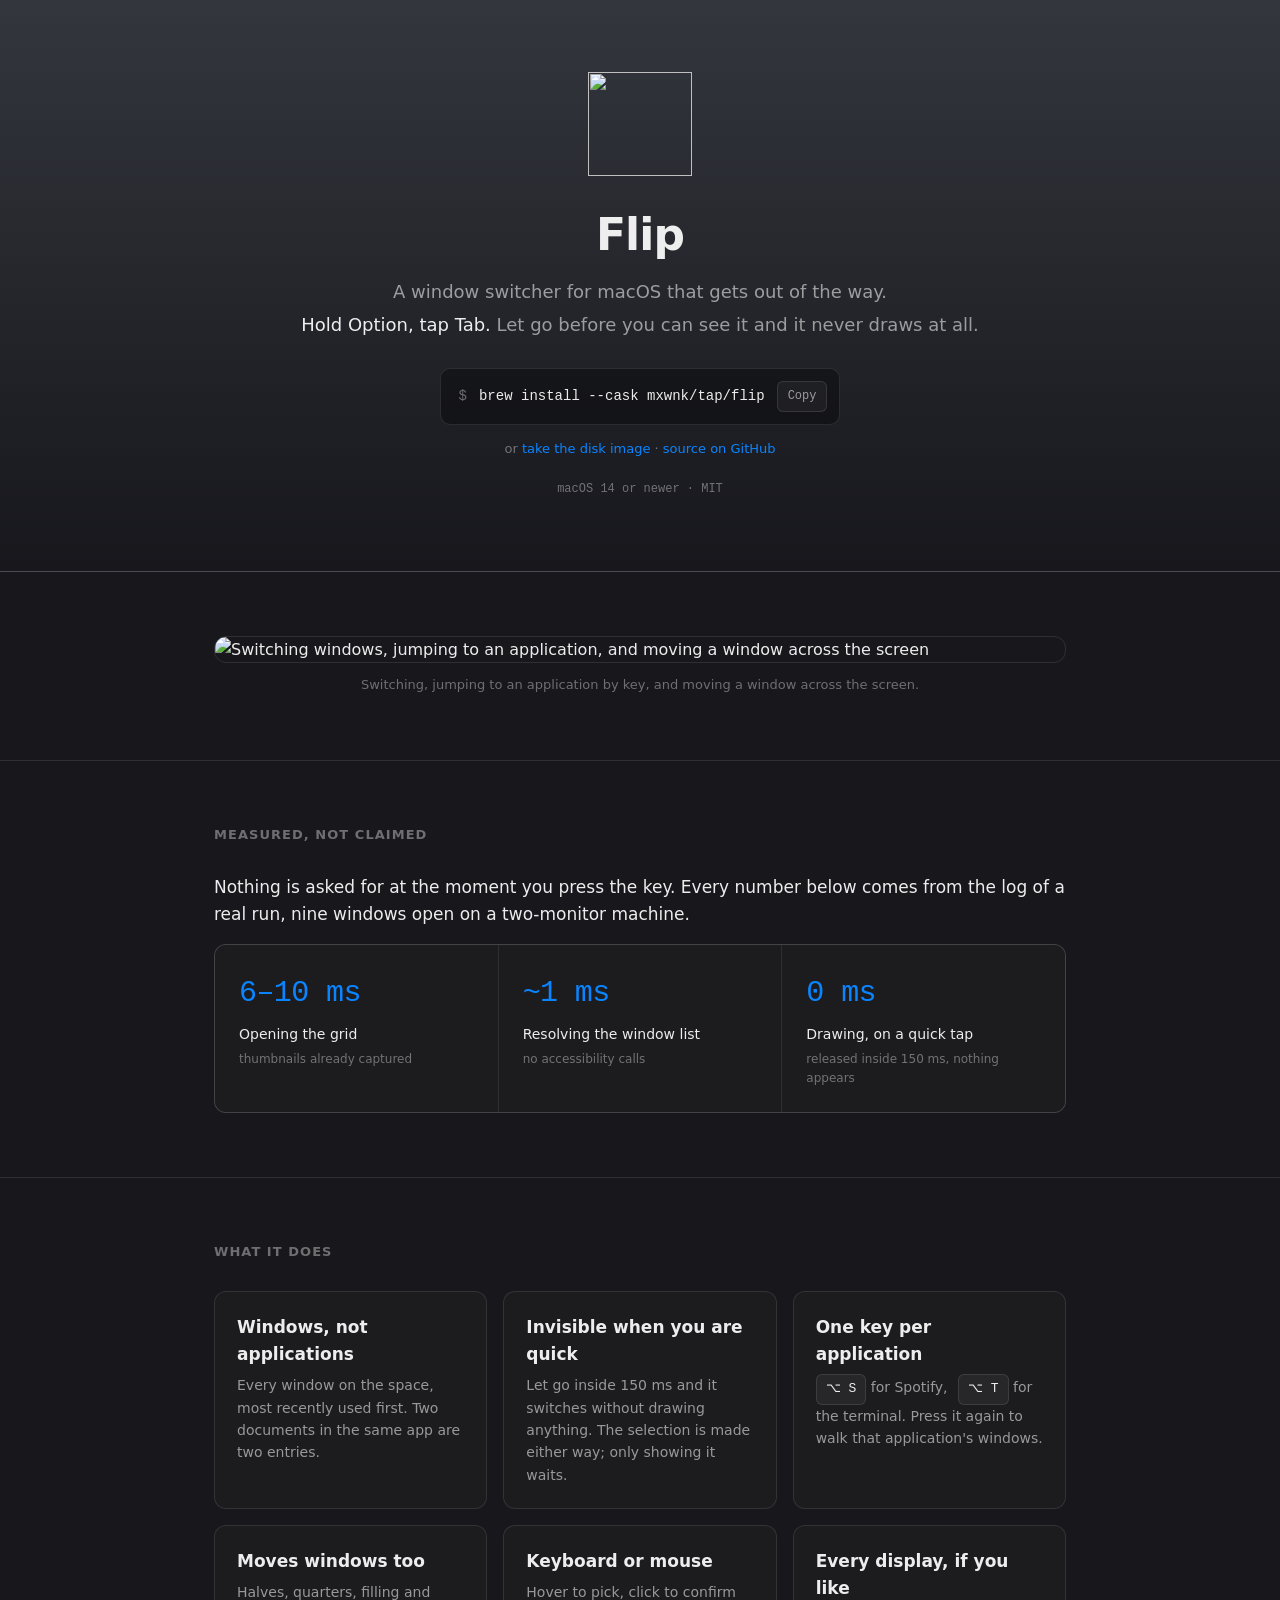
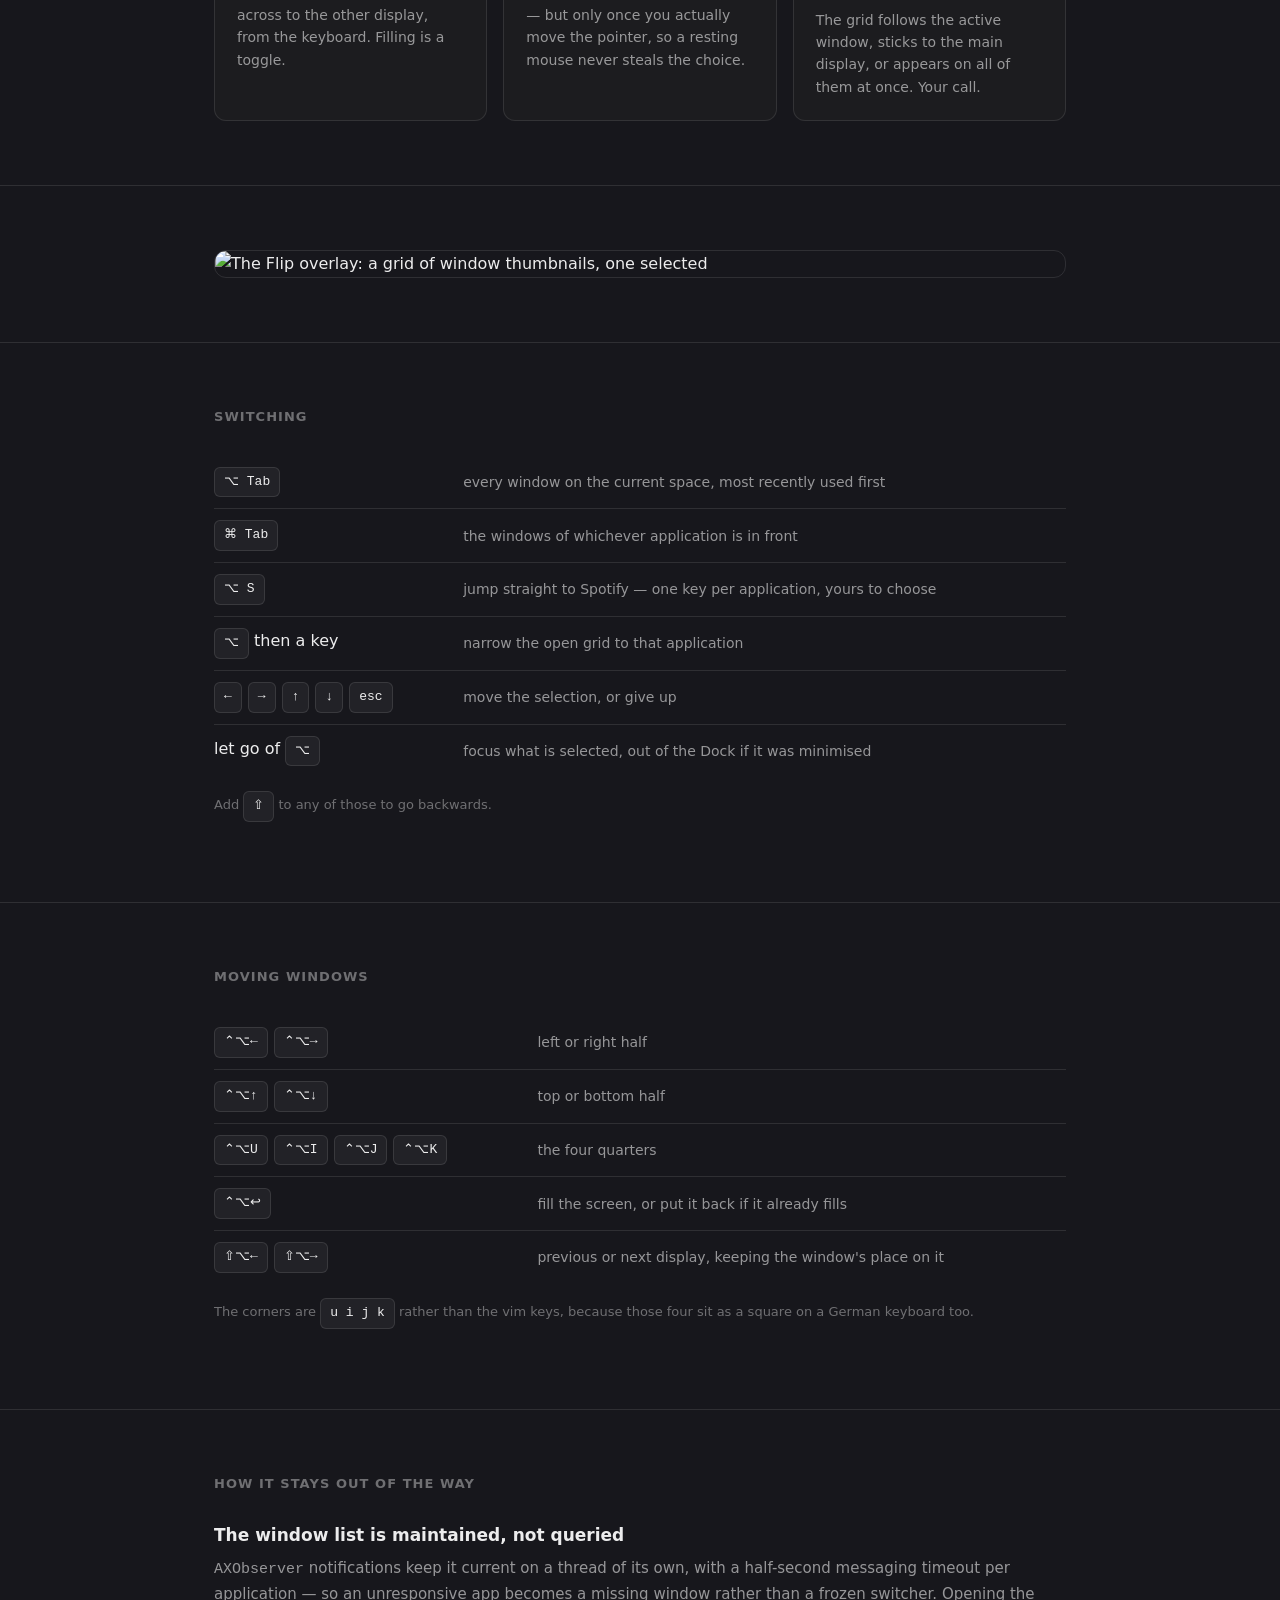
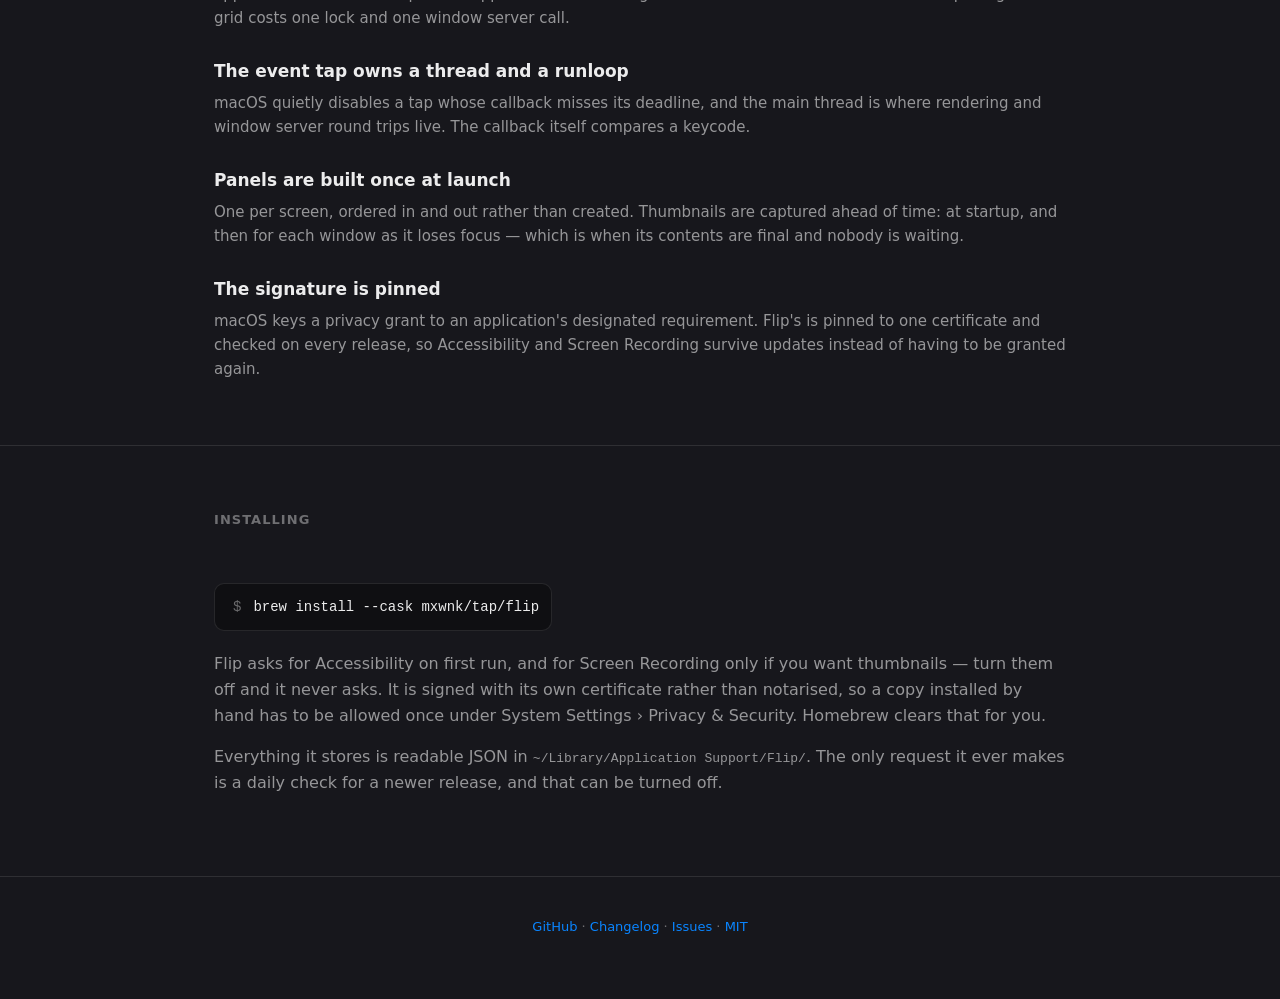
==== site/index.html @ 7e4cb60f "docs: add a site explaining what Flip does" ====
<!DOCTYPE html>
<html lang="en">
<head>
<meta charset="utf-8">
<meta name="viewport" content="width=device-width, initial-scale=1">
<title>Flip — a window switcher for macOS that gets out of the way</title>
<meta name="description" content="Hold Option, tap Tab. Let go before you can see it and it never draws at all. A fast, native window switcher for macOS.">
<meta property="og:title" content="Flip">
<meta property="og:description" content="A window switcher for macOS that gets out of the way.">
<meta property="og:image" content="https://mxwnk.github.io/flip/overlay.png">
<meta name="twitter:card" content="summary_large_image">
<link rel="icon" href="icon.png">
<link rel="stylesheet" href="style.css">
</head>
<body>

<header>
  <div class="wrap">
    <img class="icon" src="icon.png" alt="">
    <h1>Flip</h1>
    <p class="tagline">A window switcher for macOS that gets out of the way.</p>
    <p class="tagline"><strong>Hold Option, tap Tab.</strong> Let go before you can see it and it never draws at all.</p>

    <div class="install">
      <span class="prompt">$</span>
      <code id="command">brew install --cask mxwnk/tap/flip</code>
      <button class="copy" id="copy" type="button">Copy</button>
    </div>

    <p class="secondary">
      or <a id="download" href="https://github.com/mxwnk/flip/releases/latest">take the disk image</a>
      · <a href="https://github.com/mxwnk/flip">source on GitHub</a>
    </p>
    <p class="version" id="version">macOS 14 or newer · MIT</p>
  </div>
</header>

<section>
  <div class="wrap">
    <figure>
      <img src="demo.gif" alt="Switching windows, jumping to an application, and moving a window across the screen">
      <figcaption>Switching, jumping to an application by key, and moving a window across the screen.</figcaption>
    </figure>
  </div>
</section>

<section>
  <div class="wrap">
    <h2>Measured, not claimed</h2>
    <p class="lead">Nothing is asked for at the moment you press the key. Every number
      below comes from the log of a real run, nine windows open on a two-monitor
      machine.</p>
    <div class="stats">
      <div class="stat">
        <div class="value">6–10 ms</div>
        <div class="what">Opening the grid</div>
        <div class="note">thumbnails already captured</div>
      </div>
      <div class="stat">
        <div class="value">~1 ms</div>
        <div class="what">Resolving the window list</div>
        <div class="note">no accessibility calls</div>
      </div>
      <div class="stat">
        <div class="value">0 ms</div>
        <div class="what">Drawing, on a quick tap</div>
        <div class="note">released inside 150 ms, nothing appears</div>
      </div>
    </div>
  </div>
</section>

<section>
  <div class="wrap">
    <h2>What it does</h2>
    <div class="cards">
      <div class="card">
        <h3>Windows, not applications</h3>
        <p>Every window on the space, most recently used first. Two documents in
          the same app are two entries.</p>
      </div>
      <div class="card">
        <h3>Invisible when you are quick</h3>
        <p>Let go inside 150 ms and it switches without drawing anything. The
          selection is made either way; only showing it waits.</p>
      </div>
      <div class="card">
        <h3>One key per application</h3>
        <p><kbd>⌥ S</kbd> for Spotify, <kbd>⌥ T</kbd> for the terminal. Press it
          again to walk that application's windows.</p>
      </div>
      <div class="card">
        <h3>Moves windows too</h3>
        <p>Halves, quarters, filling and across to the other display, from the
          keyboard. Filling is a toggle.</p>
      </div>
      <div class="card">
        <h3>Keyboard or mouse</h3>
        <p>Hover to pick, click to confirm — but only once you actually move the
          pointer, so a resting mouse never steals the choice.</p>
      </div>
      <div class="card">
        <h3>Every display, if you like</h3>
        <p>The grid follows the active window, sticks to the main display, or
          appears on all of them at once. Your call.</p>
      </div>
    </div>
  </div>
</section>

<section>
  <div class="wrap">
    <figure>
      <img src="overlay.png" alt="The Flip overlay: a grid of window thumbnails, one selected">
    </figure>
  </div>
</section>

<section>
  <div class="wrap">
    <h2>Switching</h2>
    <table class="keys">
      <tr><td><kbd>⌥ Tab</kbd></td><td>every window on the current space, most recently used first</td></tr>
      <tr><td><kbd>⌘ Tab</kbd></td><td>the windows of whichever application is in front</td></tr>
      <tr><td><kbd>⌥ S</kbd></td><td>jump straight to Spotify — one key per application, yours to choose</td></tr>
      <tr><td><kbd>⌥</kbd> then a key</td><td>narrow the open grid to that application</td></tr>
      <tr><td><kbd>←</kbd><kbd>→</kbd><kbd>↑</kbd><kbd>↓</kbd><kbd>esc</kbd></td><td>move the selection, or give up</td></tr>
      <tr><td>let go of <kbd>⌥</kbd></td><td>focus what is selected, out of the Dock if it was minimised</td></tr>
    </table>
    <p class="secondary">Add <kbd>⇧</kbd> to any of those to go backwards.</p>
  </div>
</section>

<section>
  <div class="wrap">
    <h2>Moving windows</h2>
    <table class="keys">
      <tr><td><kbd>⌃⌥←</kbd><kbd>⌃⌥→</kbd></td><td>left or right half</td></tr>
      <tr><td><kbd>⌃⌥↑</kbd><kbd>⌃⌥↓</kbd></td><td>top or bottom half</td></tr>
      <tr><td><kbd>⌃⌥U</kbd><kbd>⌃⌥I</kbd><kbd>⌃⌥J</kbd><kbd>⌃⌥K</kbd></td><td>the four quarters</td></tr>
      <tr><td><kbd>⌃⌥↩</kbd></td><td>fill the screen, or put it back if it already fills</td></tr>
      <tr><td><kbd>⇧⌥←</kbd><kbd>⇧⌥→</kbd></td><td>previous or next display, keeping the window's place on it</td></tr>
    </table>
    <p class="secondary">The corners are <kbd>u i j k</kbd> rather than the vim keys,
      because those four sit as a square on a German keyboard too.</p>
  </div>
</section>

<section>
  <div class="wrap">
    <h2>How it stays out of the way</h2>
    <div class="how">
      <div>
        <h3>The window list is maintained, not queried</h3>
        <p><code>AXObserver</code> notifications keep it current on a thread of its
          own, with a half-second messaging timeout per application — so an
          unresponsive app becomes a missing window rather than a frozen switcher.
          Opening the grid costs one lock and one window server call.</p>
      </div>
      <div>
        <h3>The event tap owns a thread and a runloop</h3>
        <p>macOS quietly disables a tap whose callback misses its deadline, and the
          main thread is where rendering and window server round trips live. The
          callback itself compares a keycode.</p>
      </div>
      <div>
        <h3>Panels are built once at launch</h3>
        <p>One per screen, ordered in and out rather than created. Thumbnails are
          captured ahead of time: at startup, and then for each window as it loses
          focus — which is when its contents are final and nobody is waiting.</p>
      </div>
      <div>
        <h3>The signature is pinned</h3>
        <p>macOS keys a privacy grant to an application's designated requirement.
          Flip's is pinned to one certificate and checked on every release, so
          Accessibility and Screen Recording survive updates instead of having to be
          granted again.</p>
      </div>
    </div>
  </div>
</section>

<section>
  <div class="wrap">
    <h2>Installing</h2>
    <div class="install">
      <span class="prompt">$</span>
      <code>brew install --cask mxwnk/tap/flip</code>
    </div>
    <p style="margin-top:20px">Flip asks for Accessibility on first run, and for
      Screen Recording only if you want thumbnails — turn them off and it never
      asks. It is signed with its own certificate rather than notarised, so a copy
      installed by hand has to be allowed once under System Settings › Privacy &amp;
      Security. Homebrew clears that for you.</p>
    <p>Everything it stores is readable JSON in
      <code>~/Library/Application&nbsp;Support/Flip/</code>. The only request it ever
      makes is a daily check for a newer release, and that can be turned off.</p>
  </div>
</section>

<footer>
  <div class="wrap">
    <a href="https://github.com/mxwnk/flip">GitHub</a> ·
    <a href="https://github.com/mxwnk/flip/blob/main/CHANGELOG.md">Changelog</a> ·
    <a href="https://github.com/mxwnk/flip/issues">Issues</a> ·
    <a href="https://github.com/mxwnk/flip/blob/main/LICENSE">MIT</a>
  </div>
</footer>

<script>
// The install line is the whole call to action, so copying it should not mean
// selecting text by hand.
const copy = document.getElementById("copy");
copy.addEventListener("click", async () => {
    await navigator.clipboard.writeText(document.getElementById("command").textContent);
    copy.textContent = "Copied";
    setTimeout(() => { copy.textContent = "Copy"; }, 1600);
});

// Asked of GitHub rather than written in, so the page cannot claim a version that
// is no longer the latest. It simply stays quiet if the request fails.
fetch("https://api.github.com/repos/mxwnk/flip/releases/latest")
    .then(response => response.ok ? response.json() : Promise.reject())
    .then(release => {
        const version = release.tag_name.replace(/^v/, "");
        document.getElementById("version").textContent =
            `${version} · macOS 14 or newer · MIT`;
        const asset = release.assets.find(a => a.name.endsWith(".dmg"));
        if (asset) document.getElementById("download").href = asset.browser_download_url;
    })
    .catch(() => {});
</script>

</body>
</html>
---- site/style.css ----
/* The palette is Theme.swift, converted: the page and the overlay are the same
   thing seen twice. */
:root {
    --plate-top: #33363d;
    --plate-bottom: #17171c;
    --panel: #1c1c1f;
    --tile: rgba(255, 255, 255, 0.05);
    --hairline: rgba(255, 255, 255, 0.1);
    --blue: #0a85ff;
    --ink: rgba(255, 255, 255, 0.92);
    --ink-dim: rgba(255, 255, 255, 0.55);
    --ink-faint: rgba(255, 255, 255, 0.38);
    --mono: ui-monospace, "SF Mono", Menlo, monospace;
    --sans: -apple-system, BlinkMacSystemFont, "Segoe UI", system-ui, sans-serif;
}

* { box-sizing: border-box; }

body {
    margin: 0;
    font-family: var(--sans);
    background: var(--plate-bottom);
    color: var(--ink);
    line-height: 1.6;
    -webkit-font-smoothing: antialiased;
}

a { color: var(--blue); text-decoration: none; }
a:hover { text-decoration: underline; }

.wrap { max-width: 900px; margin: 0 auto; padding: 0 24px; }

/* The same gradient the application icon is drawn with. */
header {
    background: linear-gradient(180deg, var(--plate-top) 0%, var(--plate-bottom) 100%);
    border-bottom: 1px solid var(--hairline);
    padding: 72px 0 56px;
    text-align: center;
}

header img.icon { width: 104px; height: 104px; }

h1 {
    font-size: 44px;
    font-weight: 600;
    margin: 16px 0 8px;
    letter-spacing: -0.02em;
}

.tagline { font-size: 18px; color: var(--ink-dim); margin: 0 0 4px; }
.tagline strong { color: var(--ink); font-weight: 500; }

.version {
    font-family: var(--mono);
    font-size: 12px;
    color: var(--ink-faint);
    margin-top: 20px;
}

/* The install line is the call to action; there is nothing to click but this. */
.install {
    display: inline-flex;
    align-items: center;
    gap: 12px;
    margin-top: 24px;
    padding: 12px 12px 12px 18px;
    background: rgba(0, 0, 0, 0.35);
    border: 1px solid var(--hairline);
    border-radius: 10px;
    font-family: var(--mono);
    font-size: 14px;
    text-align: left;
}

.install code { color: var(--ink); }
.install .prompt { color: var(--ink-faint); user-select: none; }

button.copy {
    font: inherit;
    font-size: 12px;
    color: var(--ink-dim);
    background: var(--tile);
    border: 1px solid var(--hairline);
    border-radius: 6px;
    padding: 5px 10px;
    cursor: pointer;
}

button.copy:hover { color: var(--ink); border-color: var(--blue); }

.secondary { margin-top: 14px; font-size: 13px; color: var(--ink-faint); }

section { padding: 64px 0; border-bottom: 1px solid var(--hairline); }

h2 {
    font-size: 13px;
    font-weight: 600;
    letter-spacing: 0.08em;
    text-transform: uppercase;
    color: var(--ink-faint);
    margin: 0 0 28px;
}

h3 { font-size: 17px; font-weight: 600; margin: 0 0 6px; }

p { margin: 0 0 16px; color: var(--ink-dim); }
p.lead { font-size: 17px; color: var(--ink); }

figure { margin: 0; }

figure img {
    width: 100%;
    border-radius: 12px;
    border: 1px solid var(--hairline);
    display: block;
}

figcaption {
    margin-top: 12px;
    font-size: 13px;
    color: var(--ink-faint);
    text-align: center;
}

/* Measurements are the thing no comparable page shows, so they get the room. */
.stats {
    display: grid;
    grid-template-columns: repeat(auto-fit, minmax(200px, 1fr));
    gap: 1px;
    background: var(--hairline);
    border: 1px solid var(--hairline);
    border-radius: 12px;
    overflow: hidden;
}

.stat { background: var(--panel); padding: 24px; }

.stat .value {
    font-family: var(--mono);
    font-size: 30px;
    color: var(--blue);
    letter-spacing: -0.02em;
}

.stat .what { font-size: 14px; color: var(--ink); margin-top: 6px; }
.stat .note { font-size: 12px; color: var(--ink-faint); margin-top: 4px; }

.cards {
    display: grid;
    grid-template-columns: repeat(auto-fit, minmax(260px, 1fr));
    gap: 16px;
}

.card {
    background: var(--panel);
    border: 1px solid var(--hairline);
    border-radius: 12px;
    padding: 22px;
}

.card p { margin: 0; font-size: 14px; }

/* Keys are drawn as keys — the same treatment the settings window gives them. */
.keys { width: 100%; border-collapse: collapse; }
.keys td { padding: 11px 0; border-bottom: 1px solid var(--hairline); vertical-align: middle; }
.keys tr:last-child td { border-bottom: none; }
.keys td:last-child { color: var(--ink-dim); font-size: 14px; padding-left: 24px; }

kbd {
    display: inline-block;
    font-family: var(--mono);
    font-size: 13px;
    color: var(--ink);
    background: var(--tile);
    border: 1px solid var(--hairline);
    border-radius: 6px;
    padding: 4px 9px;
    white-space: nowrap;
}

kbd + kbd { margin-left: 6px; }

.how { display: grid; gap: 28px; }
.how h3 { color: var(--ink); }
.how p { margin: 0; font-size: 15px; }

footer {
    padding: 40px 0 64px;
    text-align: center;
    font-size: 13px;
    color: var(--ink-faint);
}

@media (max-width: 620px) {
    header { padding: 48px 0 40px; }
    h1 { font-size: 34px; }
    .install { flex-direction: column; align-items: stretch; gap: 10px; }
    .keys td:last-child { padding-left: 12px; }
}
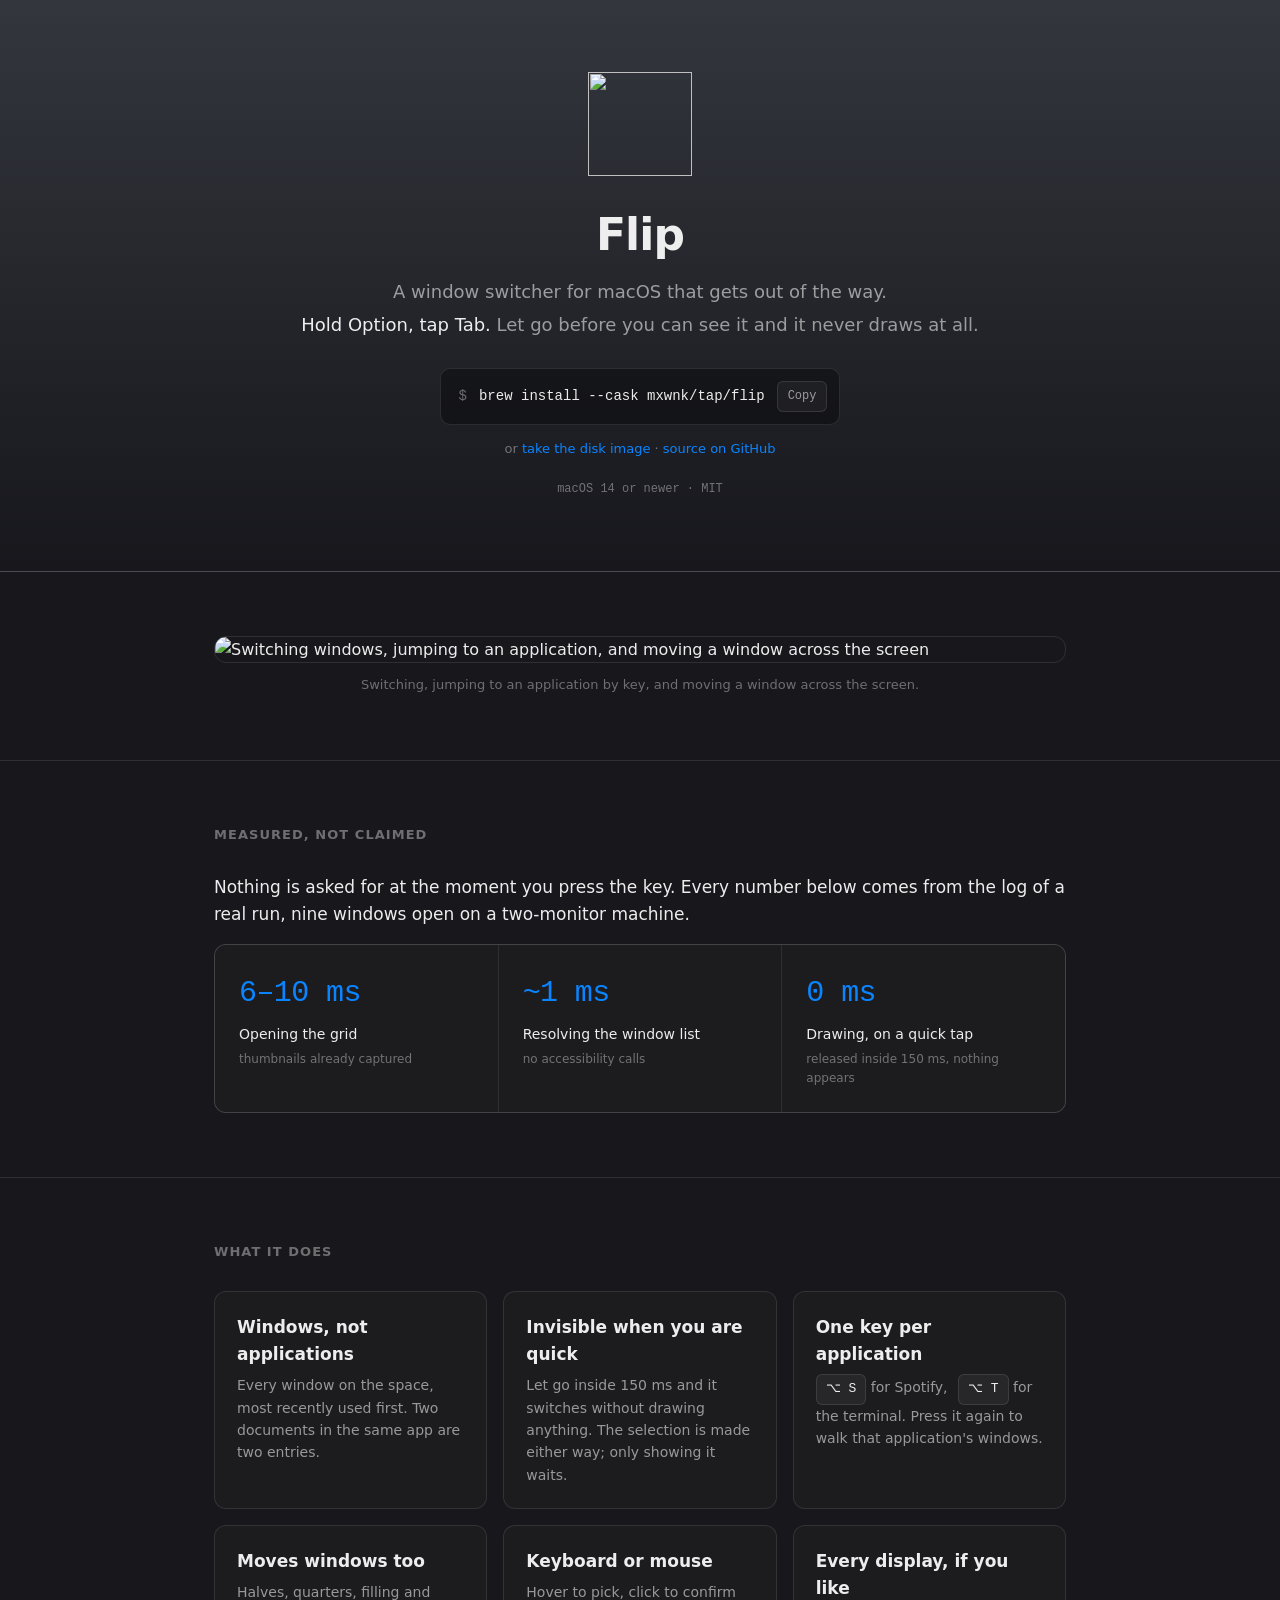
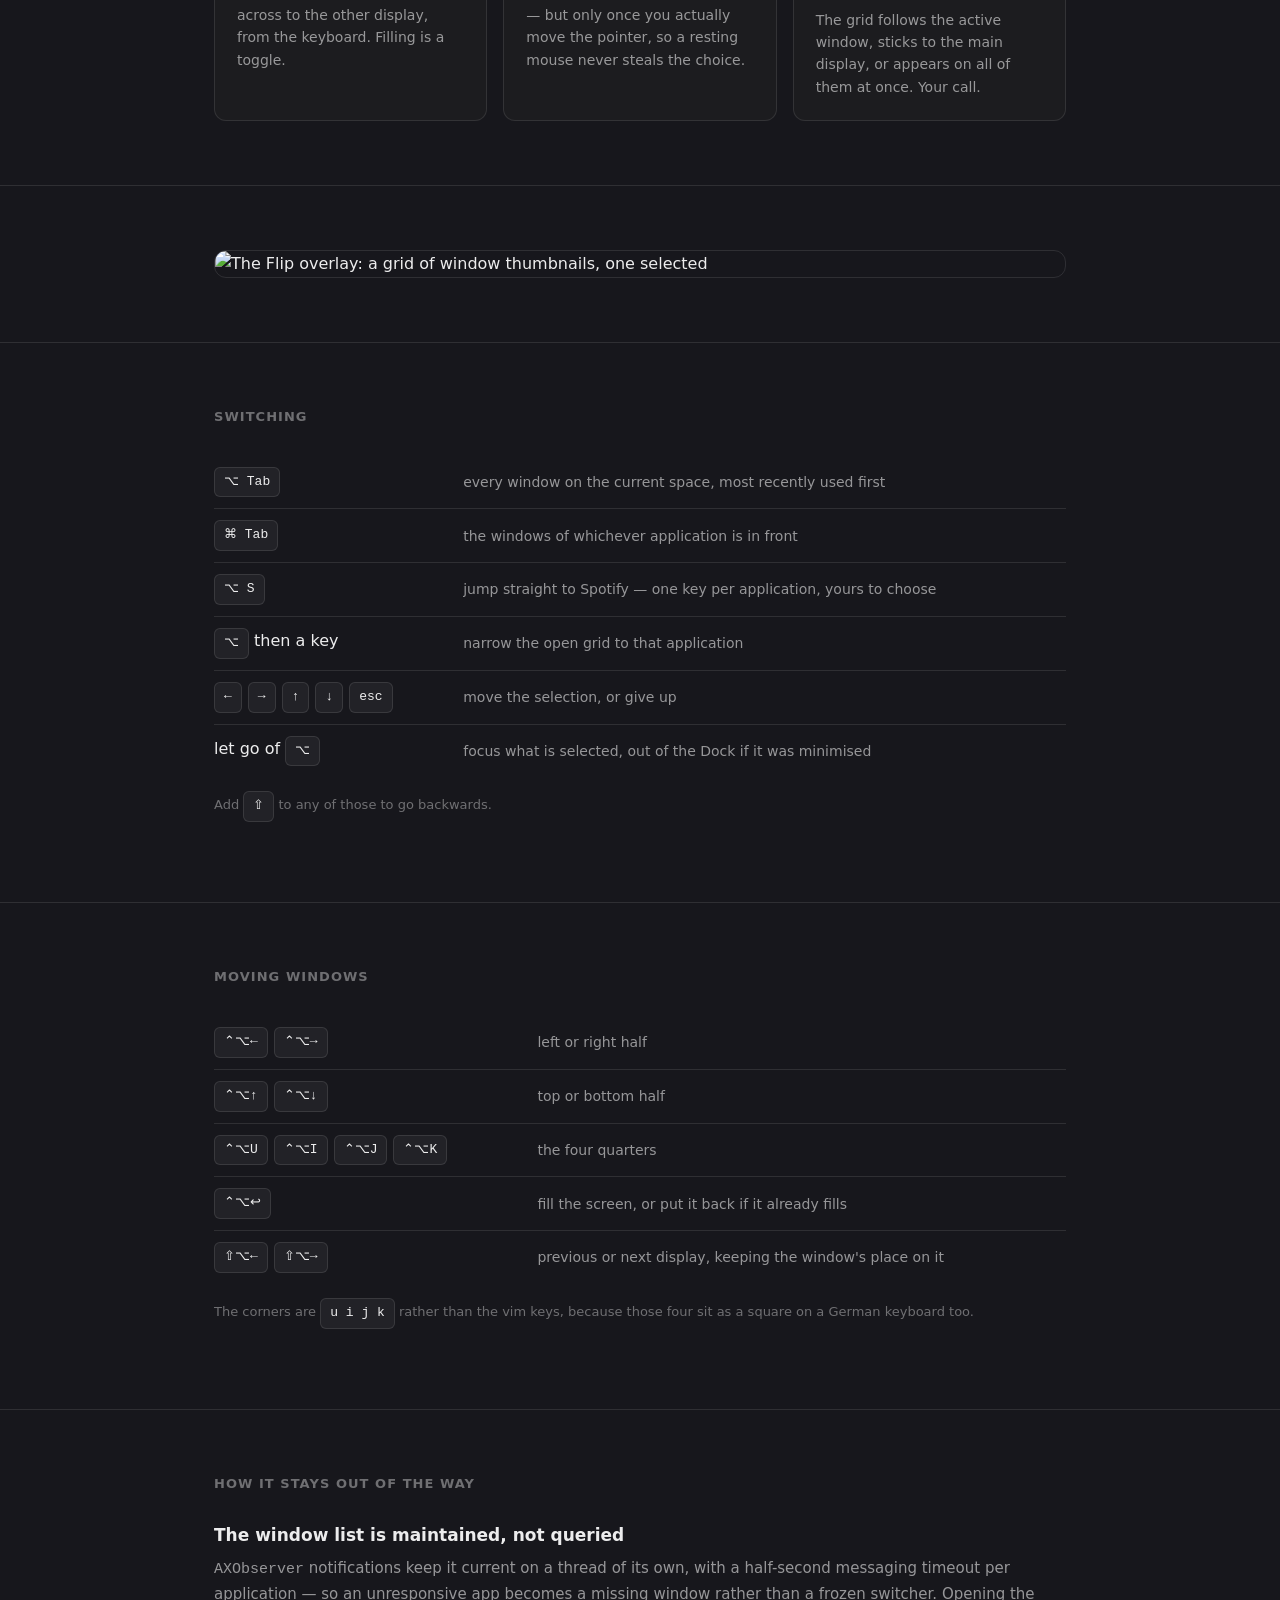
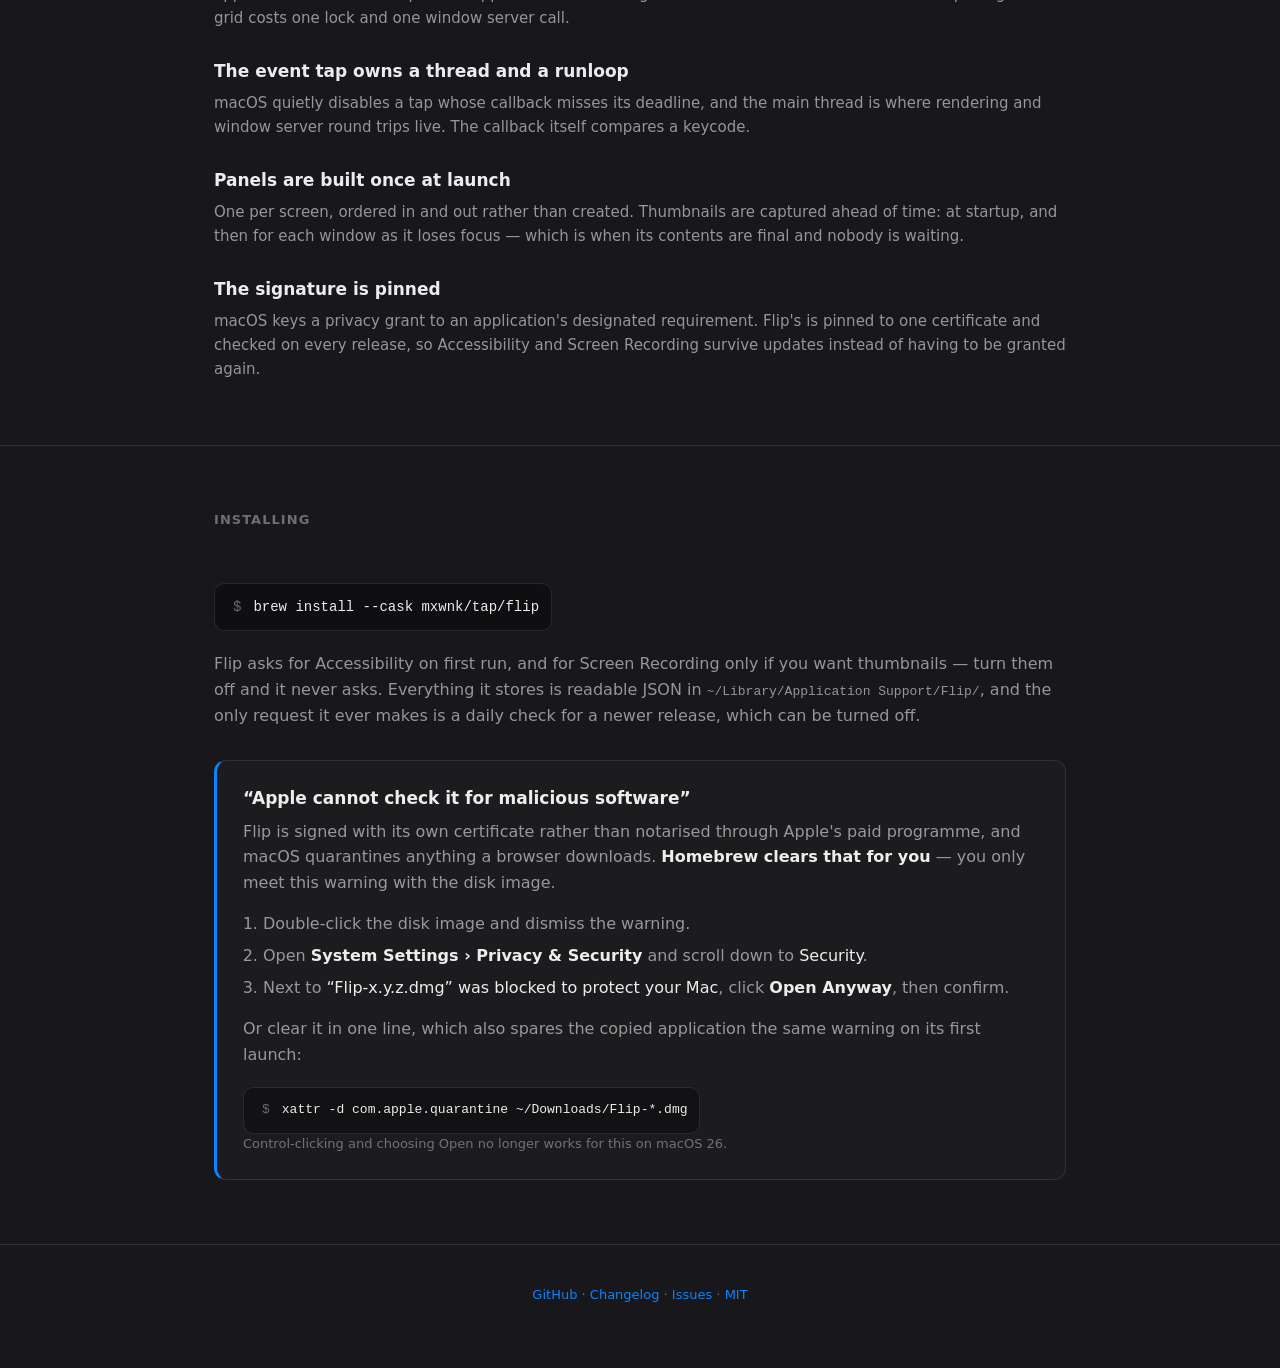
==== commit 8125e367: "docs: say what the Gatekeeper warning is and how to get past it" ====
--- a/site/index.html
+++ b/site/index.html
@@ -189,12 +189,29 @@
     </div>
     <p style="margin-top:20px">Flip asks for Accessibility on first run, and for
       Screen Recording only if you want thumbnails — turn them off and it never
-      asks. It is signed with its own certificate rather than notarised, so a copy
-      installed by hand has to be allowed once under System Settings › Privacy &amp;
-      Security. Homebrew clears that for you.</p>
-    <p>Everything it stores is readable JSON in
-      <code>~/Library/Application&nbsp;Support/Flip/</code>. The only request it ever
-      makes is a daily check for a newer release, and that can be turned off.</p>
+      asks. Everything it stores is readable JSON in
+      <code>~/Library/Application&nbsp;Support/Flip/</code>, and the only request it
+      ever makes is a daily check for a newer release, which can be turned off.</p>
+
+    <div class="notice">
+      <h3>“Apple cannot check it for malicious software”</h3>
+      <p>Flip is signed with its own certificate rather than notarised through
+        Apple's paid programme, and macOS quarantines anything a browser downloads.
+        <strong>Homebrew clears that for you</strong> — you only meet this warning
+        with the disk image.</p>
+      <ol>
+        <li>Double-click the disk image and dismiss the warning.</li>
+        <li>Open <strong>System Settings › Privacy &amp; Security</strong> and
+          scroll down to <em>Security</em>.</li>
+        <li>Next to <em>“Flip-x.y.z.dmg” was blocked to protect your Mac</em>, click
+          <strong>Open Anyway</strong>, then confirm.</li>
+      </ol>
+      <p>Or clear it in one line, which also spares the copied application the same
+        warning on its first launch:</p>
+      <div class="install"><span class="prompt">$</span><code>xattr -d com.apple.quarantine ~/Downloads/Flip-*.dmg</code></div>
+      <p class="fineprint">Control-clicking and choosing Open no longer works for
+        this on macOS 26.</p>
+    </div>
   </div>
 </section>
 
--- a/site/style.css
+++ b/site/style.css
@@ -184,6 +184,25 @@
 .how h3 { color: var(--ink); }
 .how p { margin: 0; font-size: 15px; }
 
+/* The one thing a first-time visitor may actually get stuck on, so it is set
+   apart rather than left as a sentence in a paragraph. */
+.notice {
+    margin-top: 32px;
+    padding: 24px 26px;
+    background: var(--panel);
+    border: 1px solid var(--hairline);
+    border-left: 3px solid var(--blue);
+    border-radius: 12px;
+}
+
+.notice h3 { margin-top: 0; }
+.notice p:last-child { margin-bottom: 0; }
+.notice .install { margin-top: 4px; font-size: 13px; }
+.notice ol { color: var(--ink-dim); padding-left: 20px; margin: 0 0 16px; }
+.notice li { margin-bottom: 6px; }
+.notice strong, .notice em { color: var(--ink); font-style: normal; }
+.fineprint { font-size: 13px; color: var(--ink-faint); }
+
 footer {
     padding: 40px 0 64px;
     text-align: center;
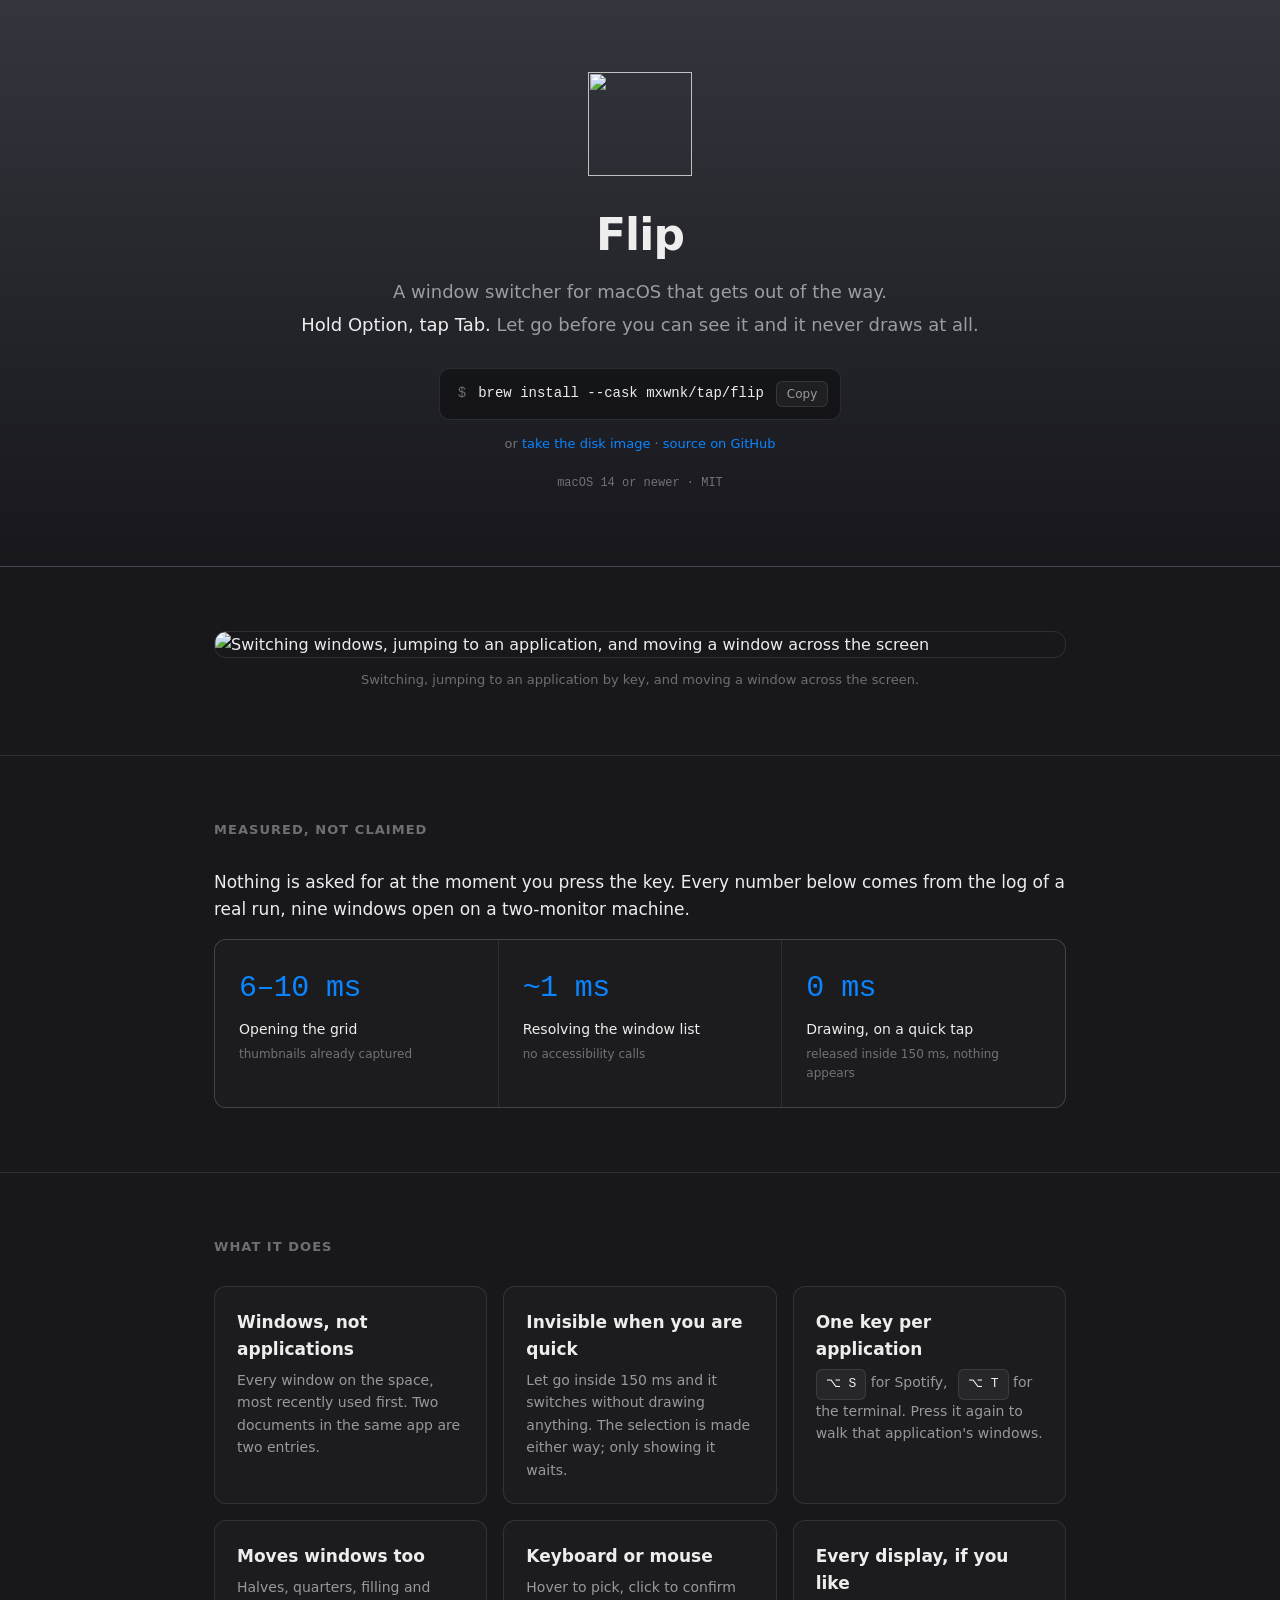
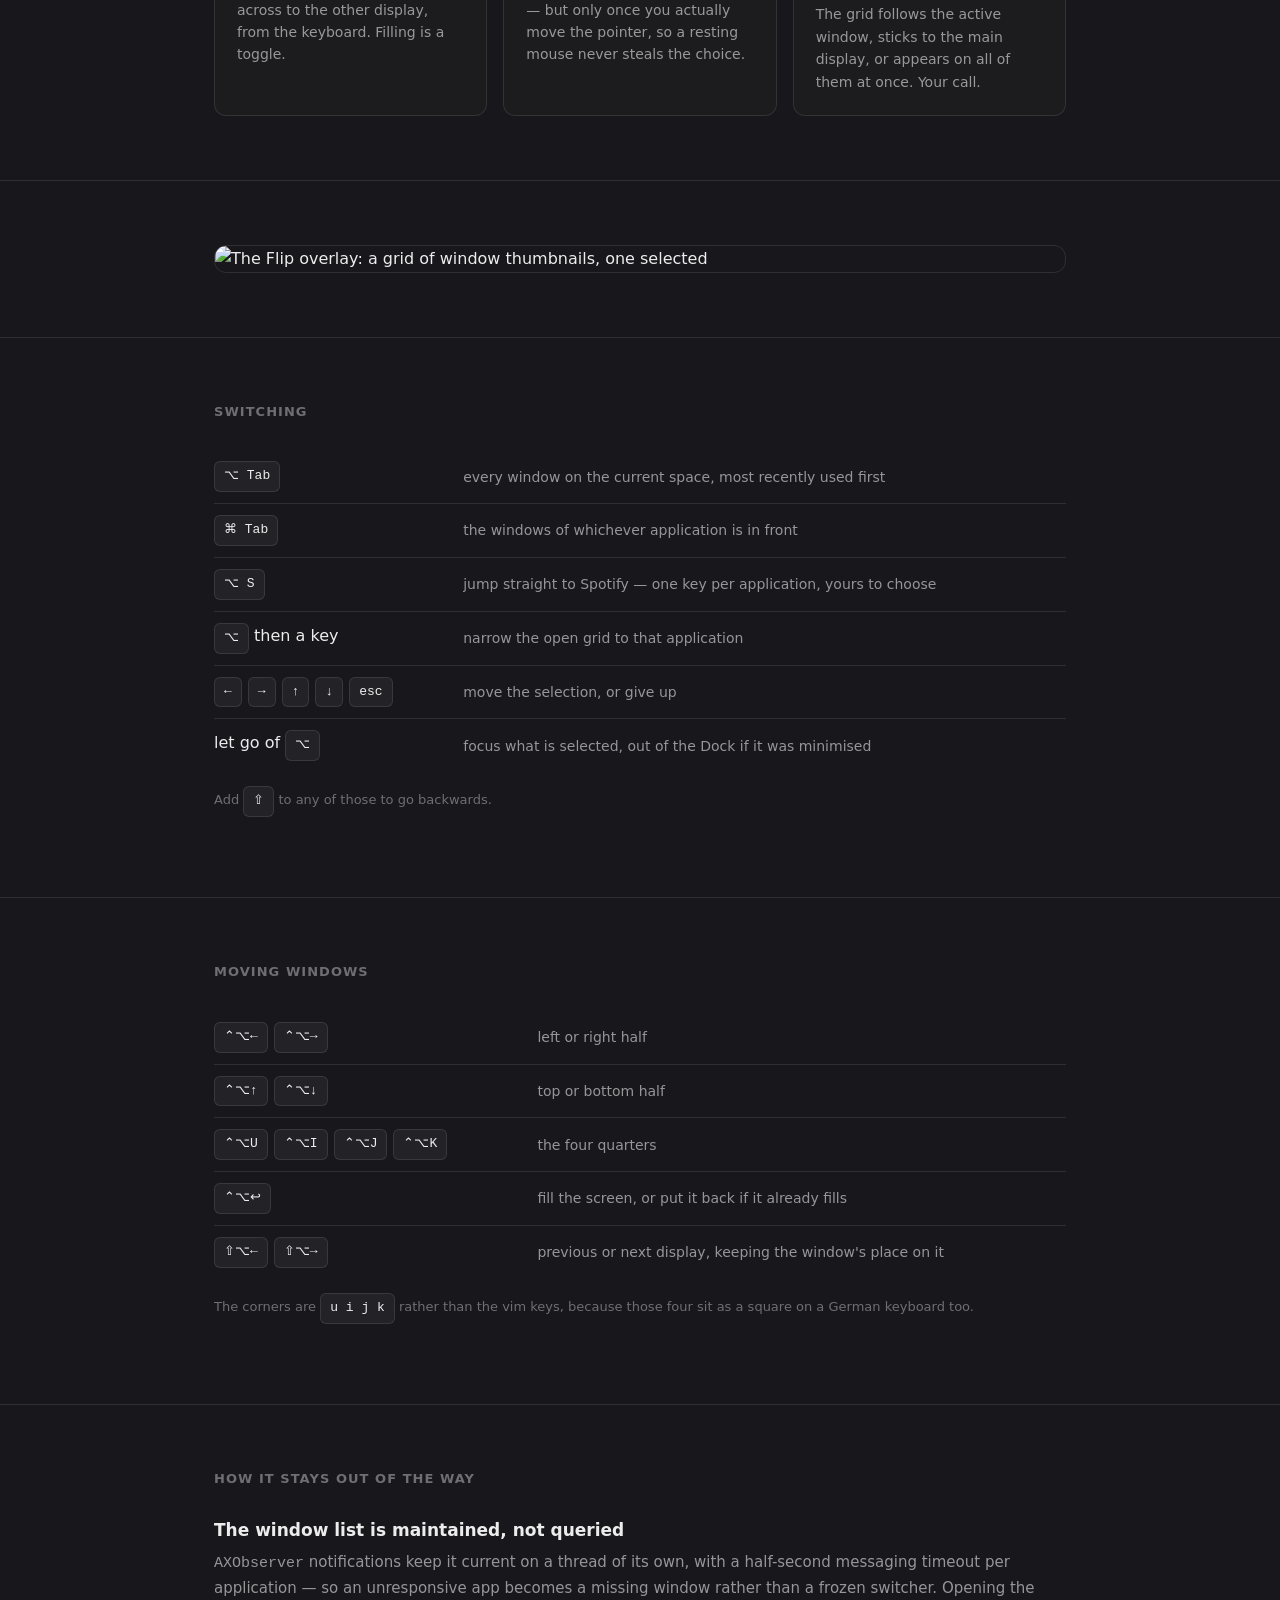
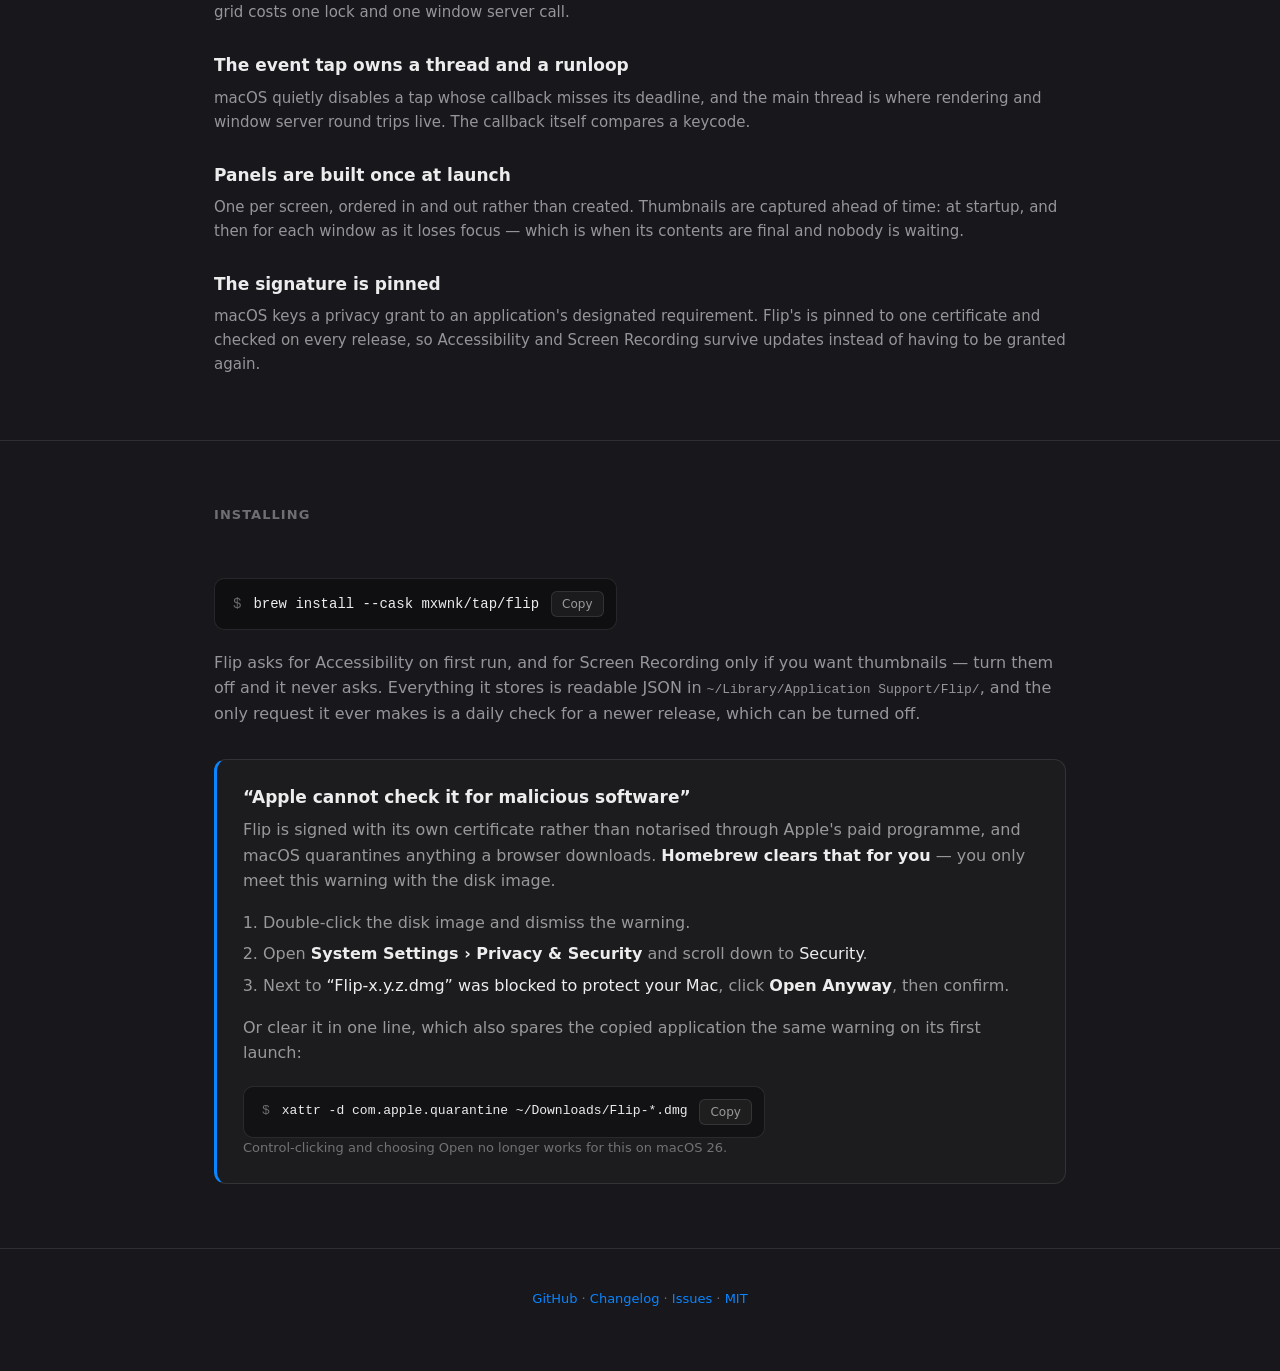
==== commit 2fb32502: "docs: a copy button on every command on the site" ====
--- a/site/index.html
+++ b/site/index.html
@@ -23,8 +23,7 @@
 
     <div class="install">
       <span class="prompt">$</span>
-      <code id="command">brew install --cask mxwnk/tap/flip</code>
-      <button class="copy" id="copy" type="button">Copy</button>
+      <code>brew install --cask mxwnk/tap/flip</code>
     </div>
 
     <p class="secondary">
@@ -225,14 +224,24 @@
 </footer>
 
 <script>
-// The install line is the whole call to action, so copying it should not mean
-// selecting text by hand.
-const copy = document.getElementById("copy");
-copy.addEventListener("click", async () => {
-    await navigator.clipboard.writeText(document.getElementById("command").textContent);
-    copy.textContent = "Copied";
-    setTimeout(() => { copy.textContent = "Copy"; }, 1600);
-});
+// Every command on the page gets a copy button, added here rather than written
+// into the markup: a button that does nothing without JavaScript is worse than no
+// button at all.
+for (const block of document.querySelectorAll(".install")) {
+    const command = block.querySelector("code");
+    if (!command || !navigator.clipboard) continue;
+
+    const button = document.createElement("button");
+    button.className = "copy";
+    button.type = "button";
+    button.textContent = "Copy";
+    button.addEventListener("click", async () => {
+        await navigator.clipboard.writeText(command.textContent);
+        button.textContent = "Copied";
+        setTimeout(() => { button.textContent = "Copy"; }, 1600);
+    });
+    block.appendChild(button);
+}
 
 // Asked of GitHub rather than written in, so the page cannot claim a version that
 // is no longer the latest. It simply stays quiet if the request fails.
--- a/site/style.css
+++ b/site/style.css
@@ -76,7 +76,10 @@
 .install .prompt { color: var(--ink-faint); user-select: none; }
 
 button.copy {
-    font: inherit;
+    font-family: var(--sans);
+    /* Pushed to the right edge so the buttons line up whatever the command's
+       length, rather than trailing each one at a different place. */
+    margin-left: auto;
     font-size: 12px;
     color: var(--ink-dim);
     background: var(--tile);
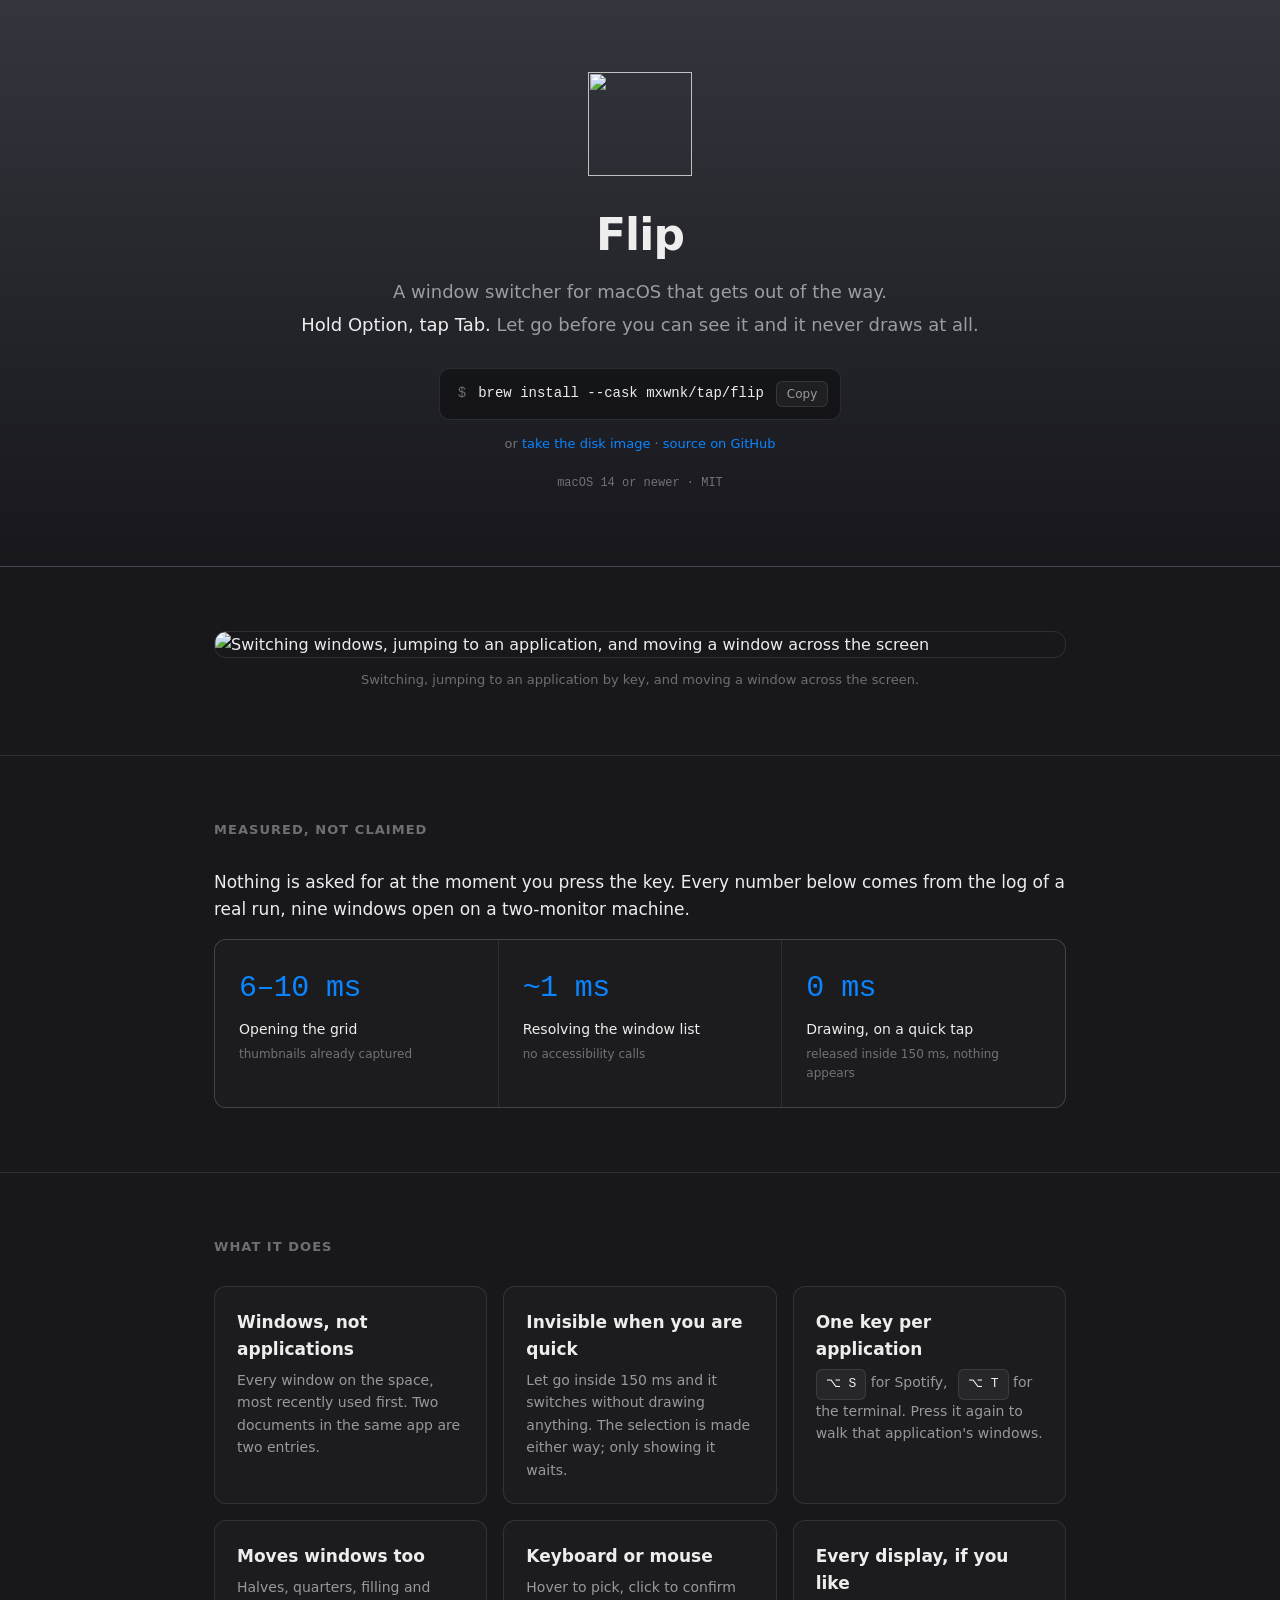
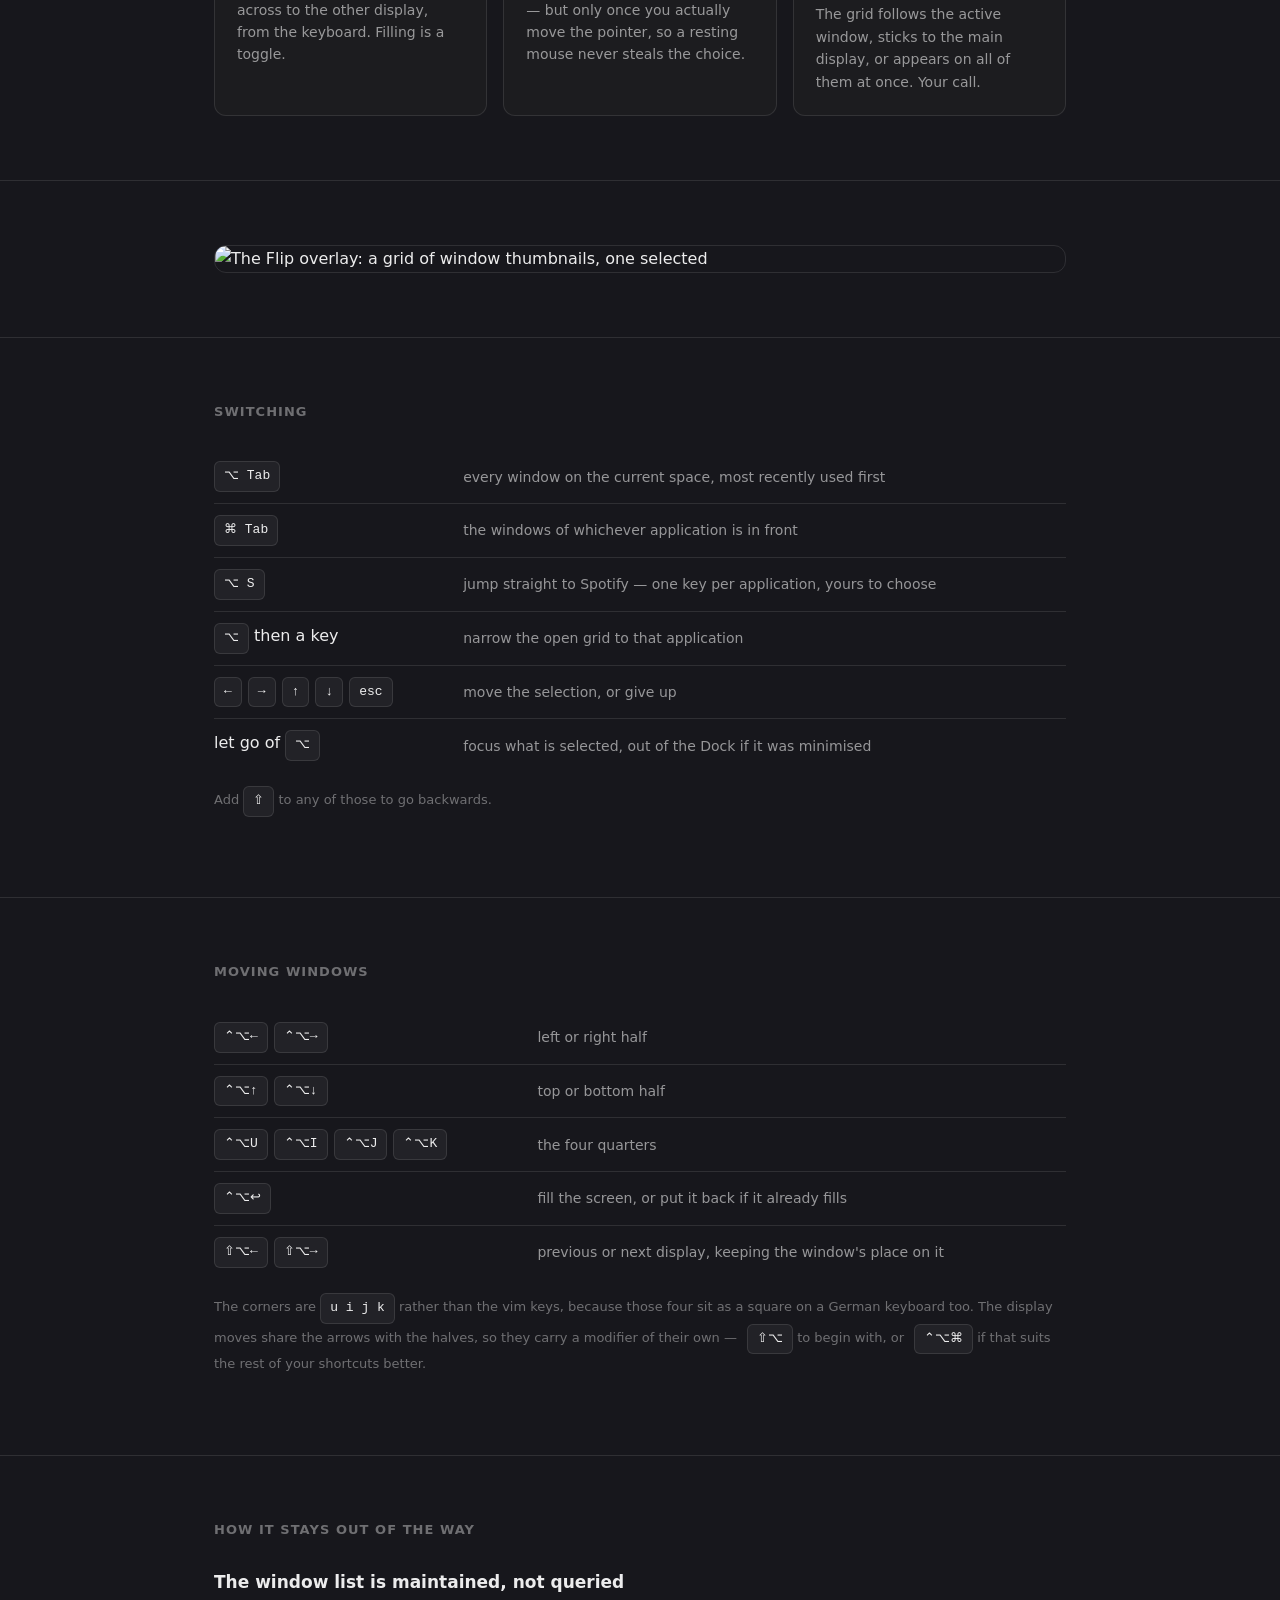
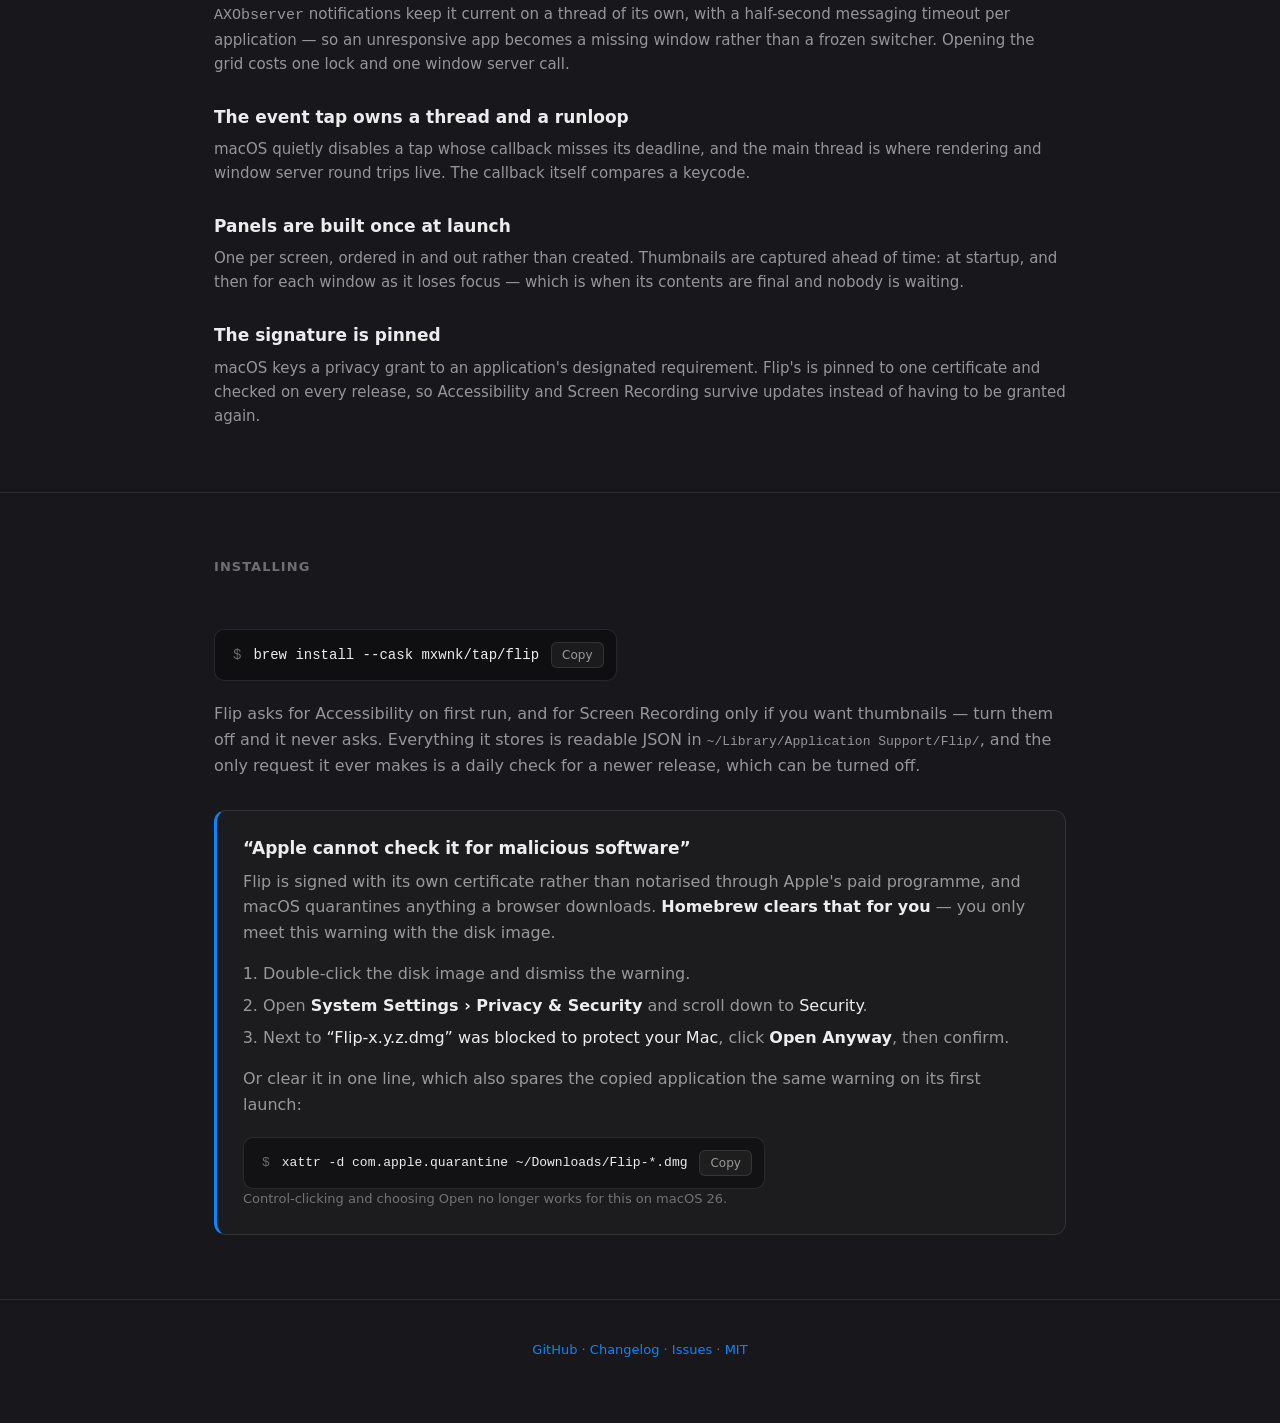
==== commit d3a29860: "feat: choose the modifier that moves a window to another display" ====
--- a/site/index.html
+++ b/site/index.html
@@ -141,7 +141,10 @@
       <tr><td><kbd>⇧⌥←</kbd><kbd>⇧⌥→</kbd></td><td>previous or next display, keeping the window's place on it</td></tr>
     </table>
     <p class="secondary">The corners are <kbd>u i j k</kbd> rather than the vim keys,
-      because those four sit as a square on a German keyboard too.</p>
+      because those four sit as a square on a German keyboard too. The display moves
+      share the arrows with the halves, so they carry a modifier of their own —
+      <kbd>⇧⌥</kbd> to begin with, or <kbd>⌃⌥⌘</kbd> if that suits the rest of your
+      shortcuts better.</p>
   </div>
 </section>
 
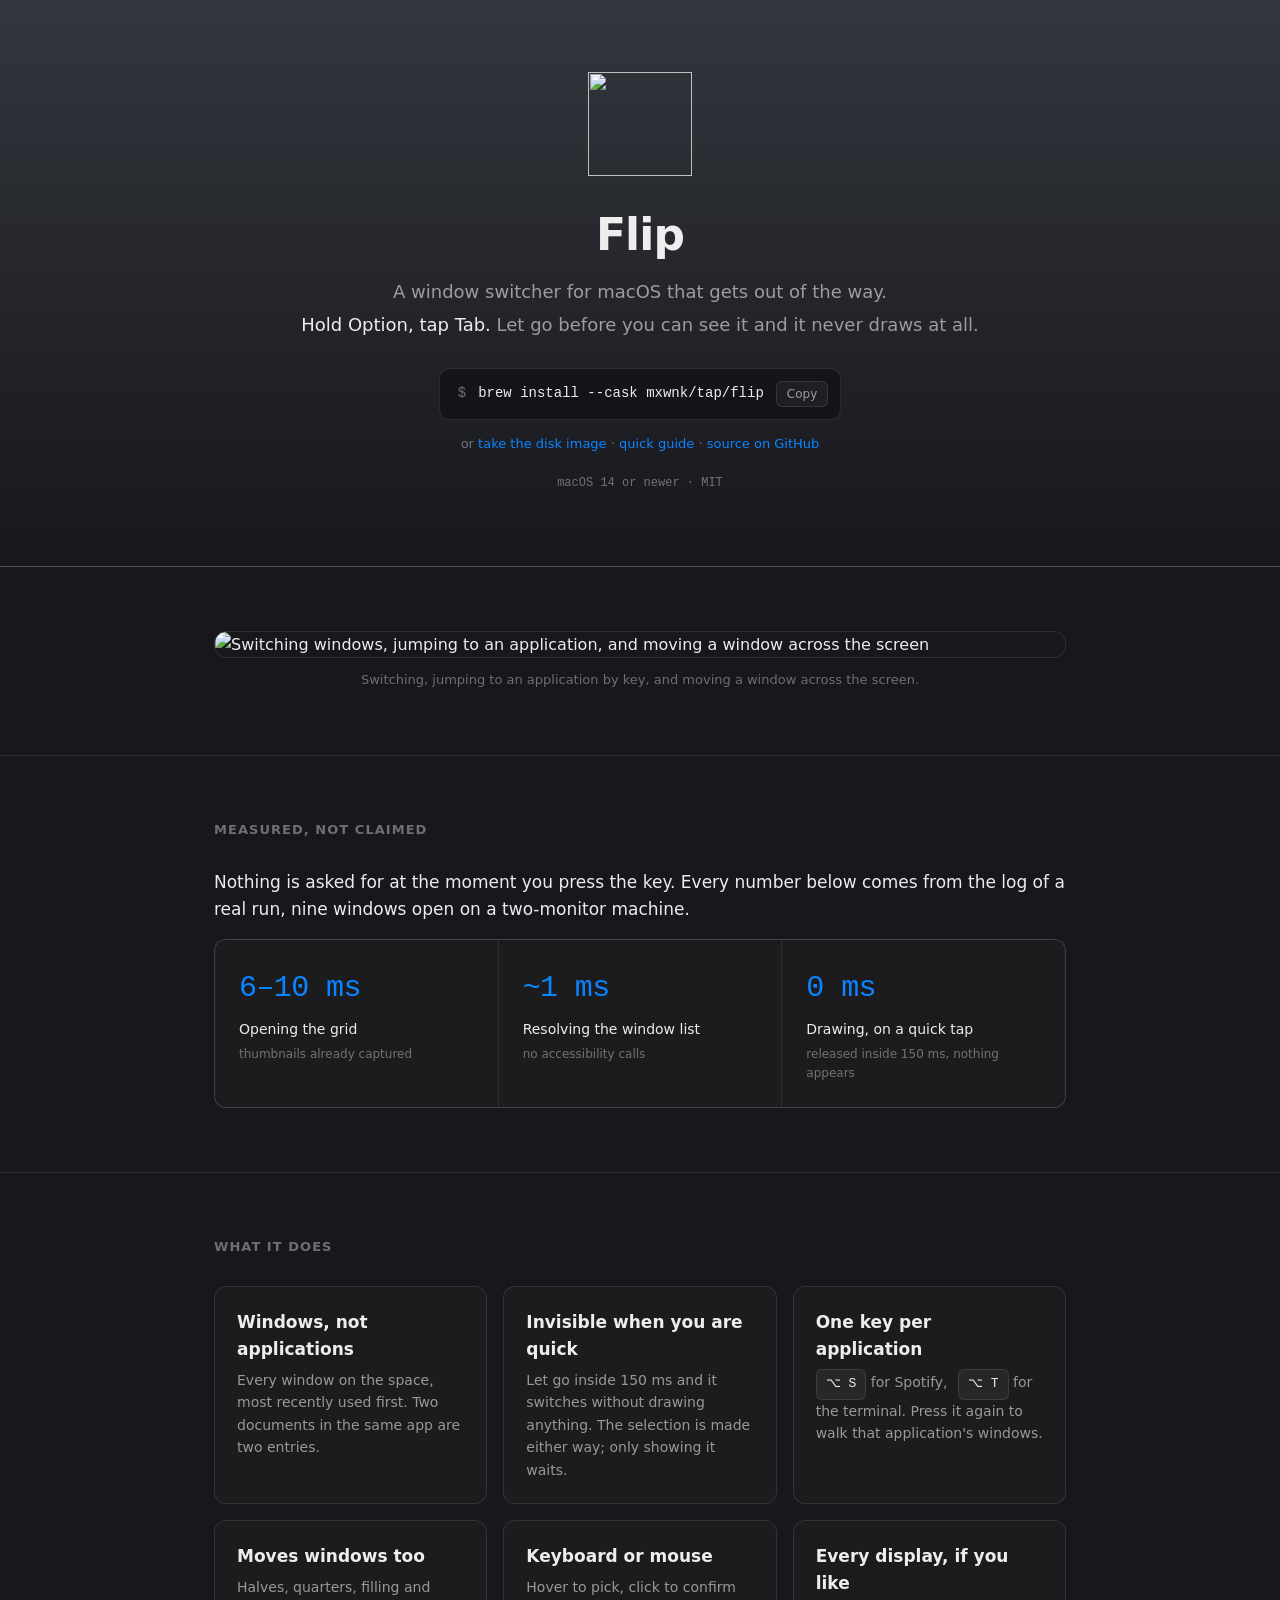
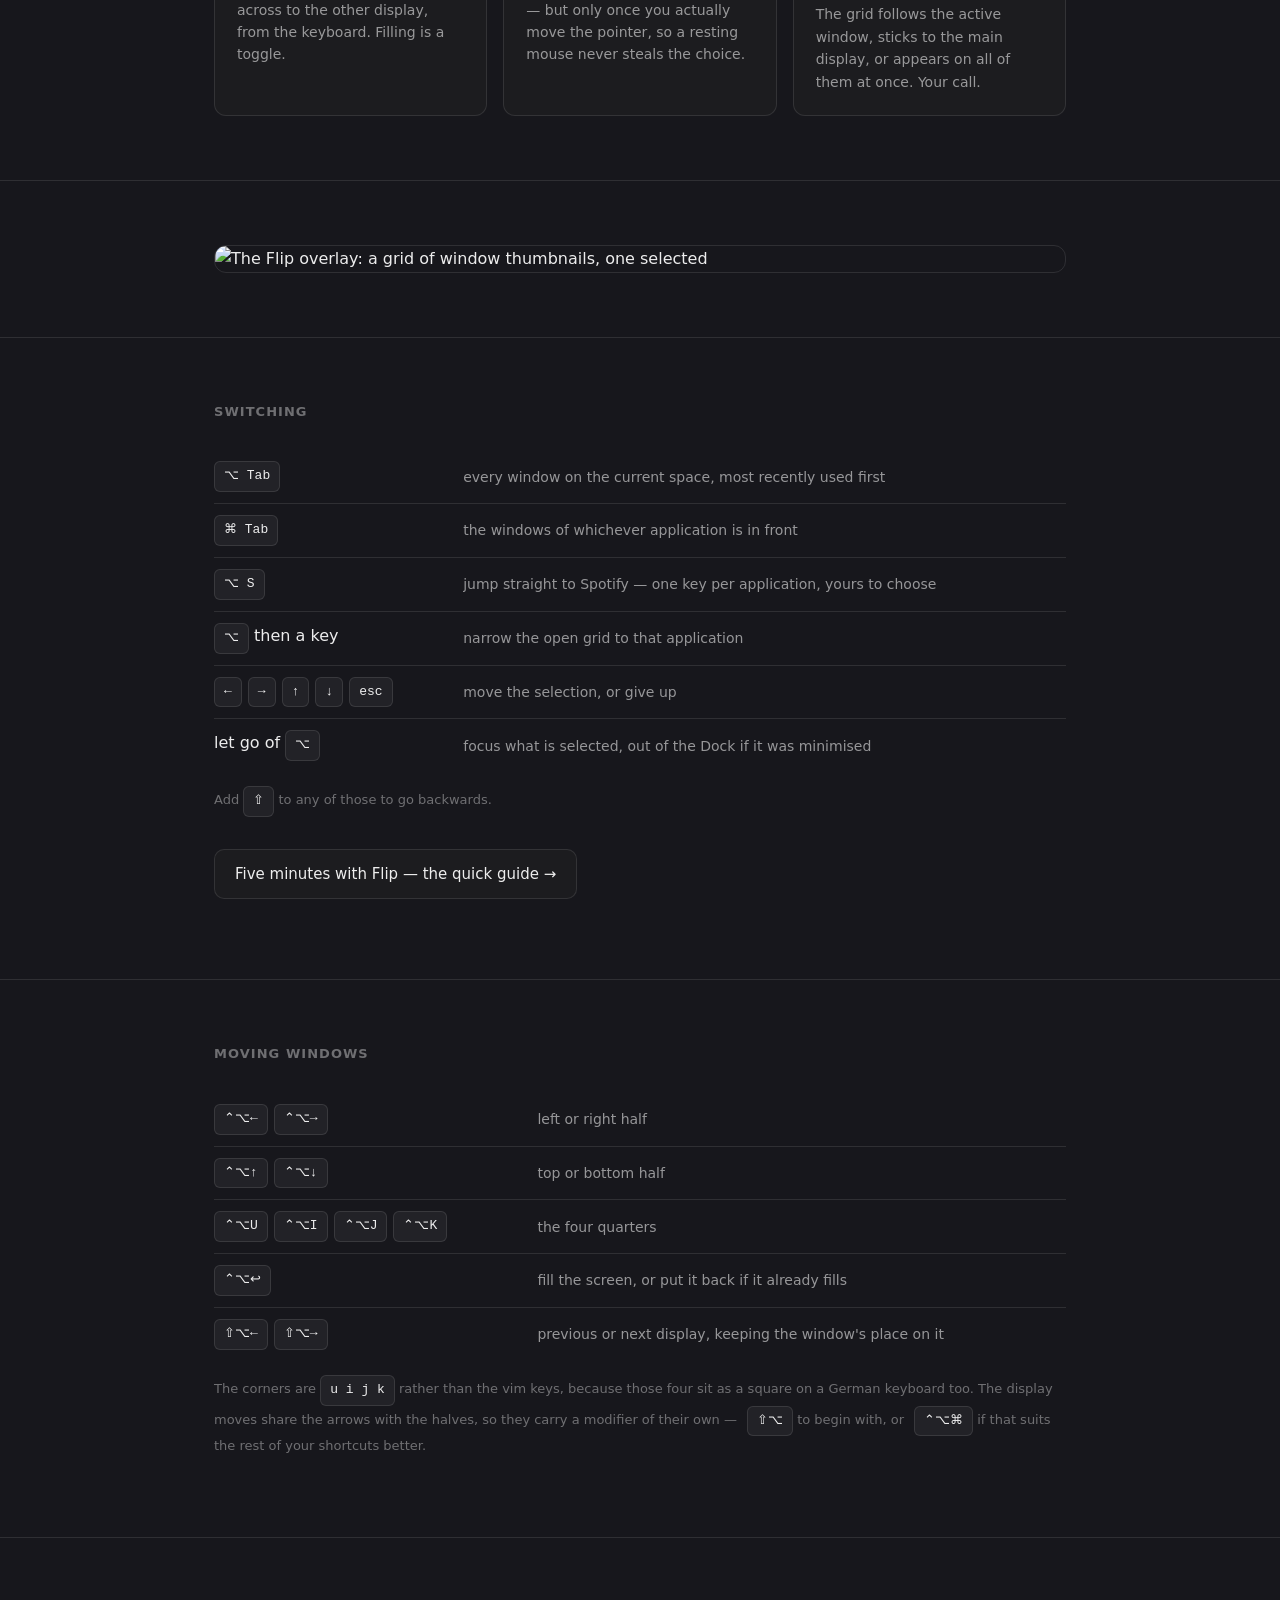
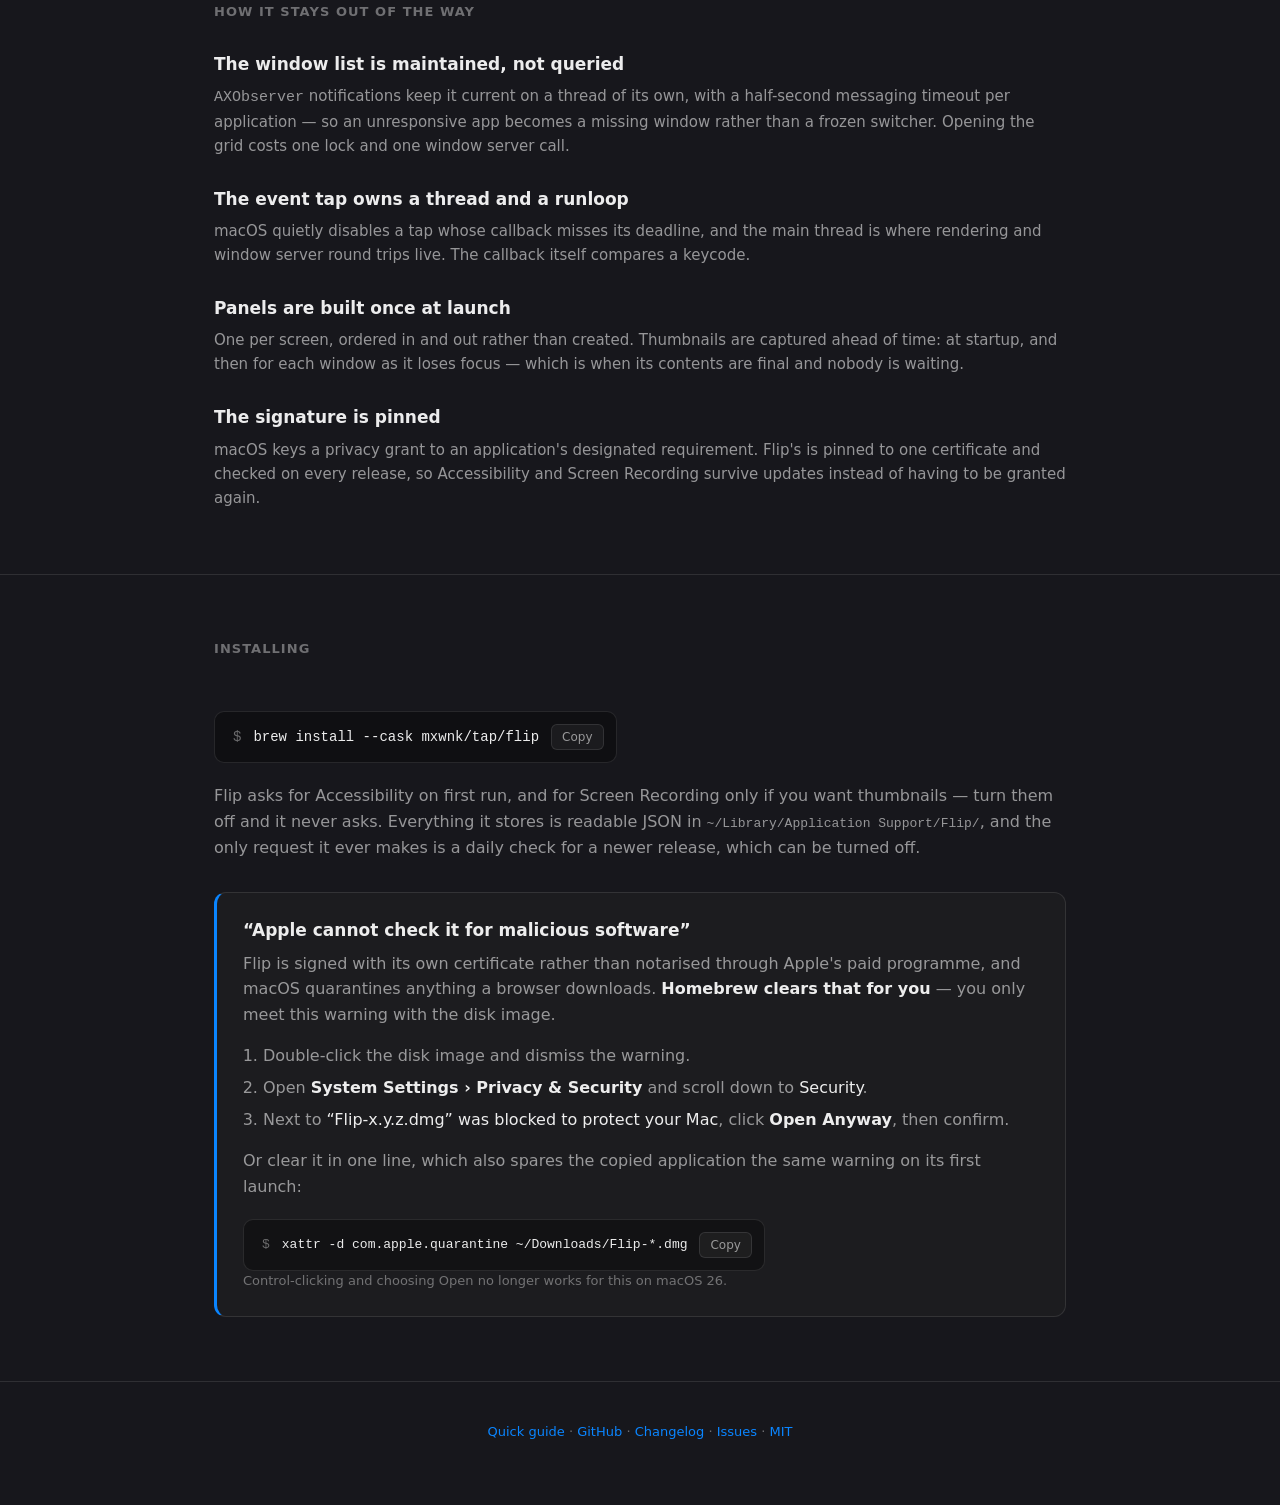
==== commit daa5957c: "docs: add a quick guide to the site" ====
--- a/site/index.html
+++ b/site/index.html
@@ -28,6 +28,7 @@
 
     <p class="secondary">
       or <a id="download" href="https://github.com/mxwnk/flip/releases/latest">take the disk image</a>
+      · <a href="guide.html">quick guide</a>
       · <a href="https://github.com/mxwnk/flip">source on GitHub</a>
     </p>
     <p class="version" id="version">macOS 14 or newer · MIT</p>
@@ -127,6 +128,7 @@
       <tr><td>let go of <kbd>⌥</kbd></td><td>focus what is selected, out of the Dock if it was minimised</td></tr>
     </table>
     <p class="secondary">Add <kbd>⇧</kbd> to any of those to go backwards.</p>
+    <p style="margin-top:24px"><a class="next" href="guide.html">Five minutes with Flip — the quick guide →</a></p>
   </div>
 </section>
 
@@ -219,6 +221,7 @@
 
 <footer>
   <div class="wrap">
+    <a href="guide.html">Quick guide</a> ·
     <a href="https://github.com/mxwnk/flip">GitHub</a> ·
     <a href="https://github.com/mxwnk/flip/blob/main/CHANGELOG.md">Changelog</a> ·
     <a href="https://github.com/mxwnk/flip/issues">Issues</a> ·
--- a/site/style.css
+++ b/site/style.css
@@ -206,11 +206,77 @@
 .notice strong, .notice em { color: var(--ink); font-style: normal; }
 .fineprint { font-size: 13px; color: var(--ink-faint); }
 
+/* The guide is a sequence, so it is numbered and the numbers carry the eye down
+   the page rather than a row of identical cards. */
+.steps { display: grid; gap: 40px; }
+
+.step { display: grid; grid-template-columns: 44px 1fr; gap: 20px; }
+
+.step .num {
+    font-family: var(--mono);
+    font-size: 15px;
+    color: var(--blue);
+    background: var(--panel);
+    border: 1px solid var(--hairline);
+    border-radius: 50%;
+    width: 44px;
+    height: 44px;
+    display: flex;
+    align-items: center;
+    justify-content: center;
+}
+
+.step h3 { margin-top: 8px; }
+.step p { font-size: 15px; }
+.step p:last-child { margin-bottom: 0; }
+
+/* The key being taught, big enough to be the thing you look at. */
+.taught { margin: 0 0 14px; }
+.taught kbd { font-size: 18px; padding: 8px 14px; }
+
+/* A short aside inside a step: the thing that trips people up. */
+.aside {
+    margin-top: 14px;
+    padding: 14px 16px;
+    background: var(--panel);
+    border: 1px solid var(--hairline);
+    border-left: 3px solid var(--blue);
+    border-radius: 8px;
+    font-size: 14px;
+}
+
+.aside p { margin: 0; font-size: 14px; }
+.aside p + p { margin-top: 10px; }
+.aside strong { color: var(--ink); }
+
+/* Back to the front page, and on the front page over to the guide. */
+.crumbs { font-size: 13px; margin-bottom: 20px; }
+.crumbs a { color: var(--ink-faint); }
+.crumbs a:hover { color: var(--ink); }
+
+.next {
+    display: inline-block;
+    margin-top: 8px;
+    padding: 12px 20px;
+    background: var(--panel);
+    border: 1px solid var(--hairline);
+    border-radius: 10px;
+    color: var(--ink);
+    font-size: 15px;
+}
+
+.next:hover { border-color: var(--blue); text-decoration: none; }
+
 footer {
     padding: 40px 0 64px;
     text-align: center;
     font-size: 13px;
     color: var(--ink-faint);
+}
+
+@media (max-width: 620px) {
+    .step { grid-template-columns: 1fr; gap: 10px; }
+    .step .num { width: 36px; height: 36px; }
 }
 
 @media (max-width: 620px) {
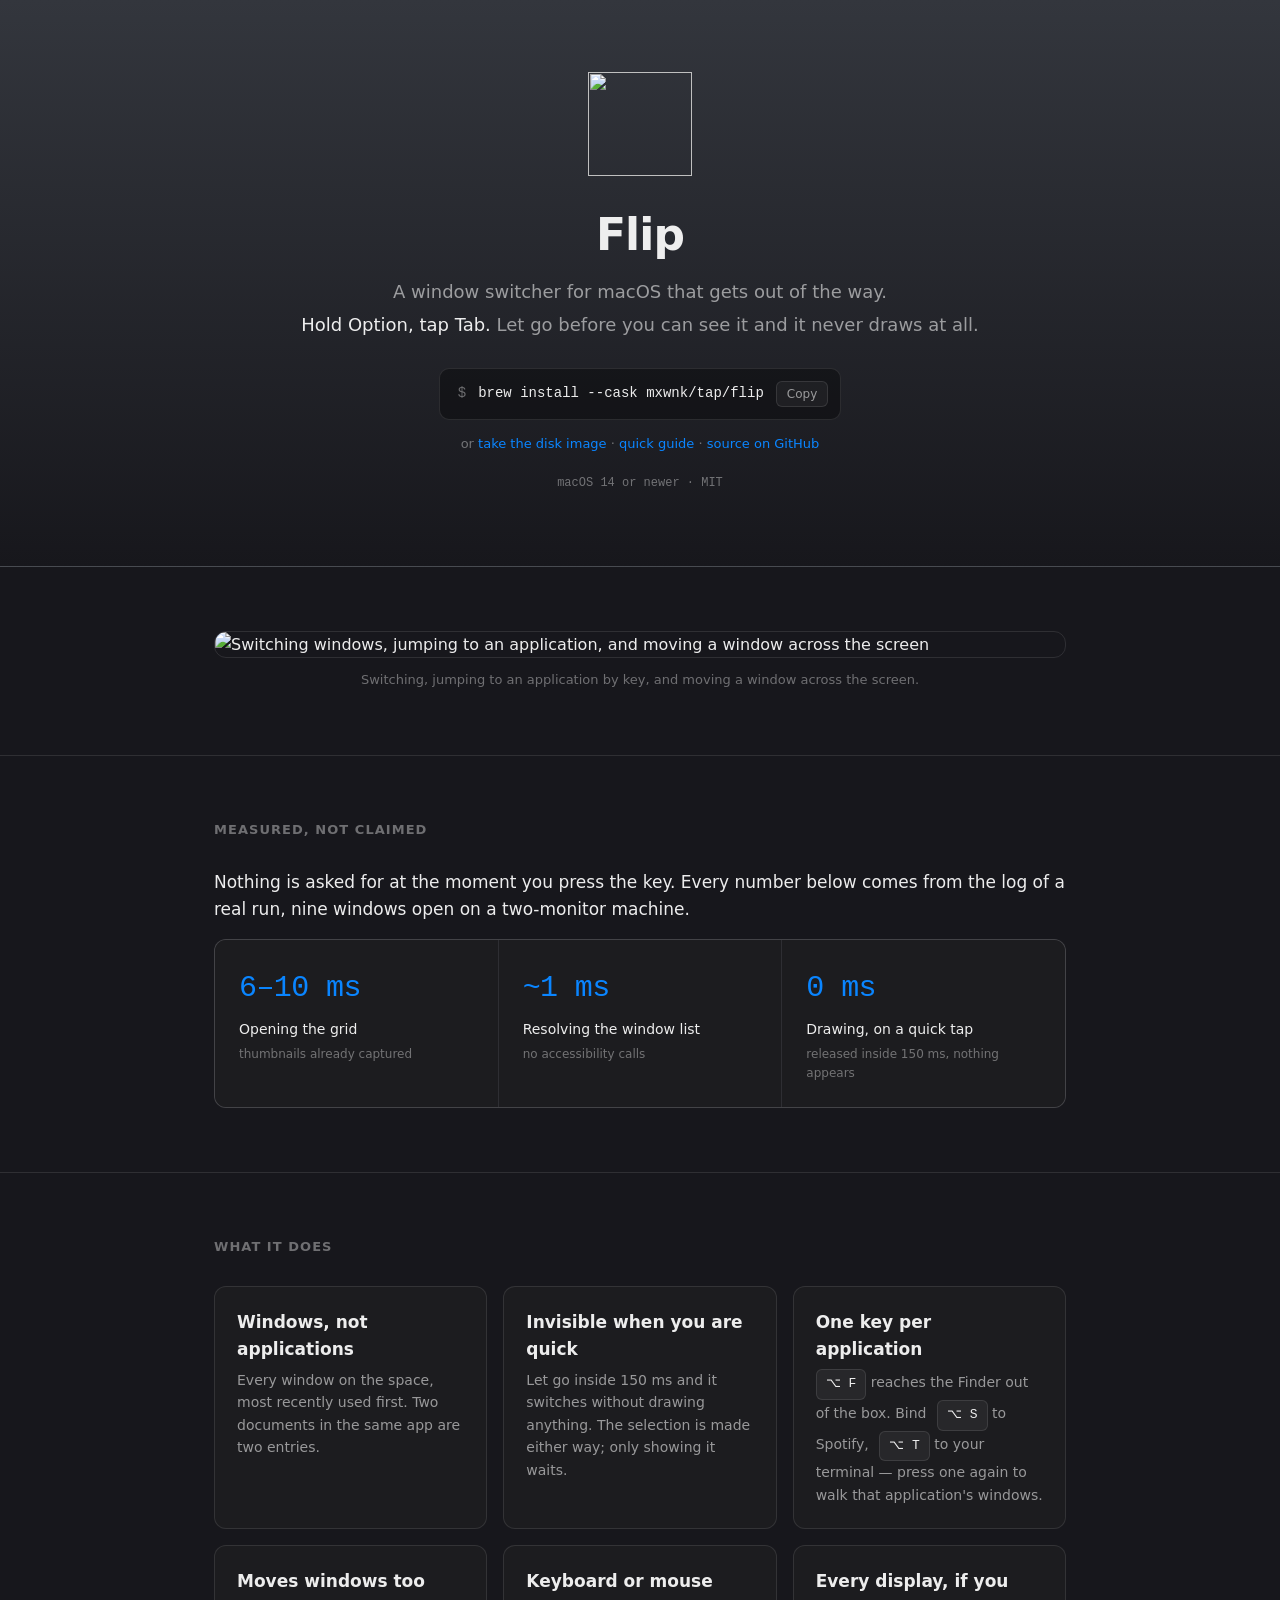
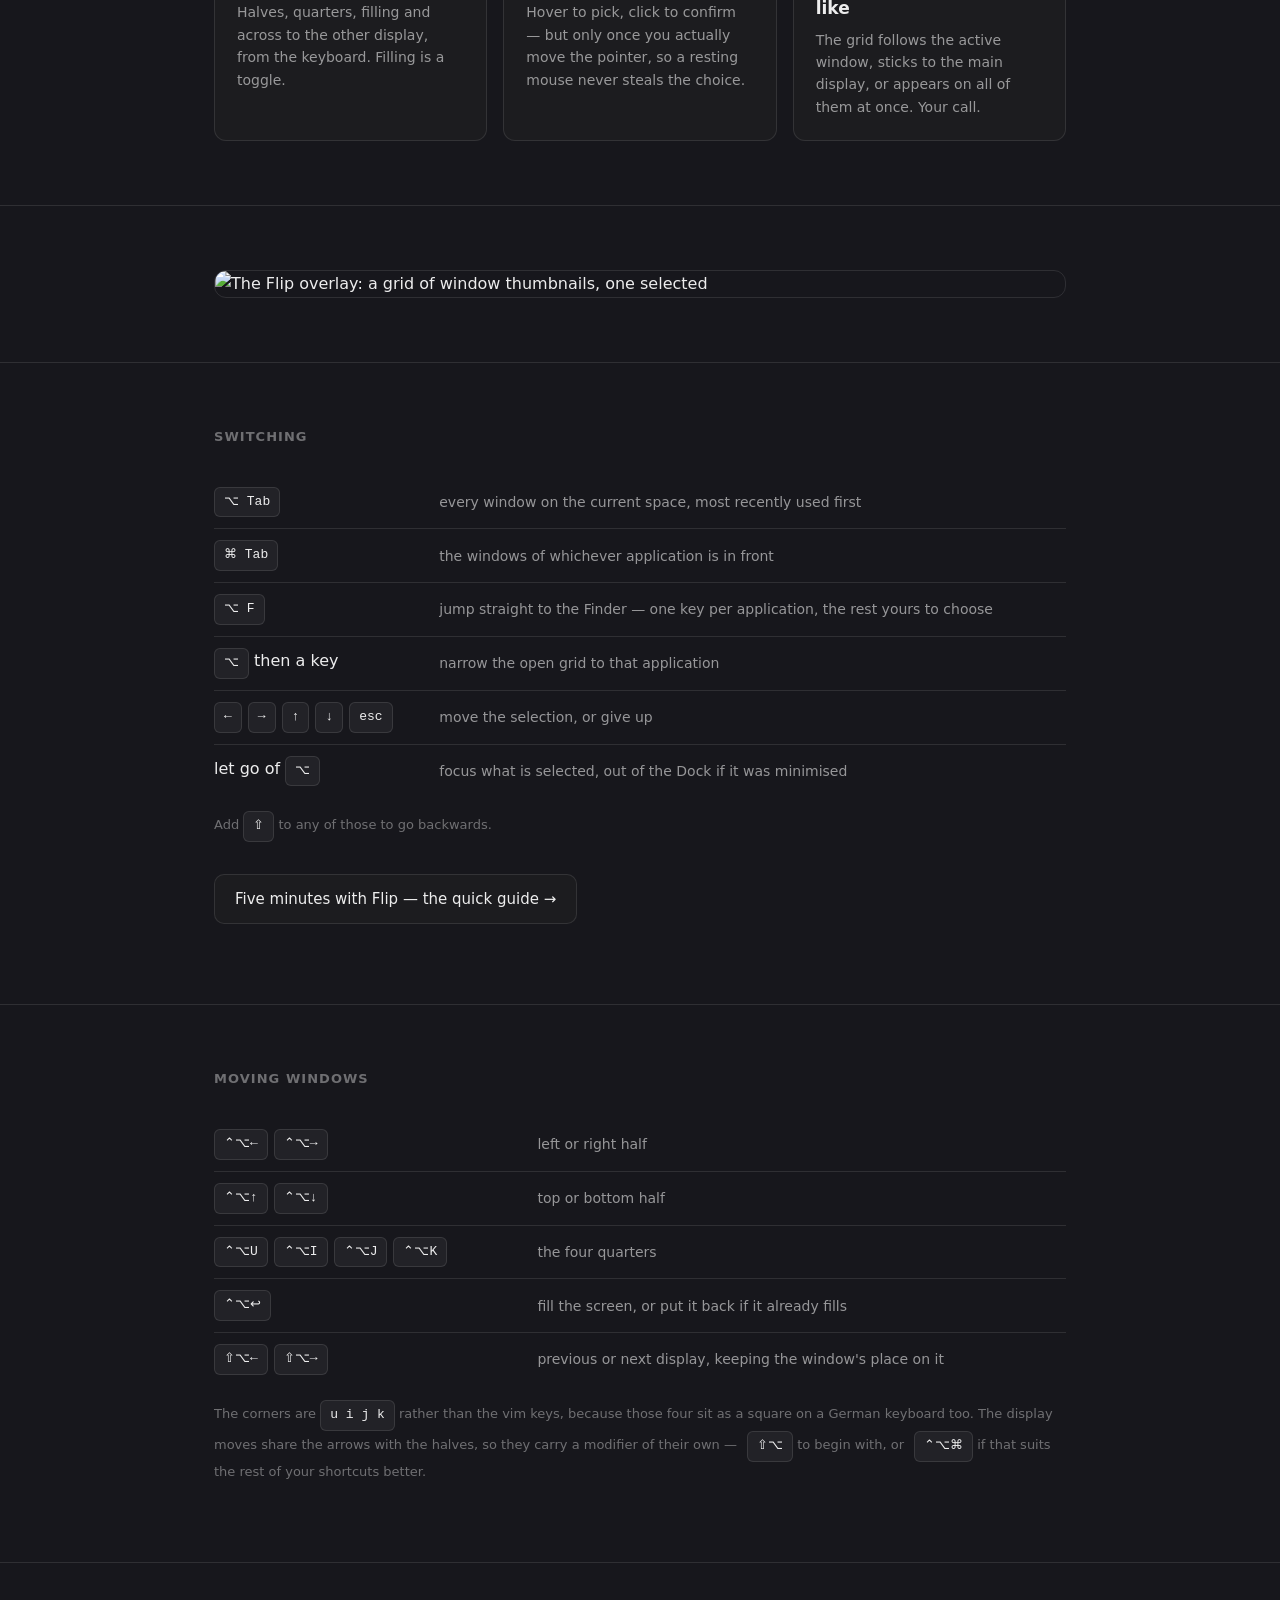
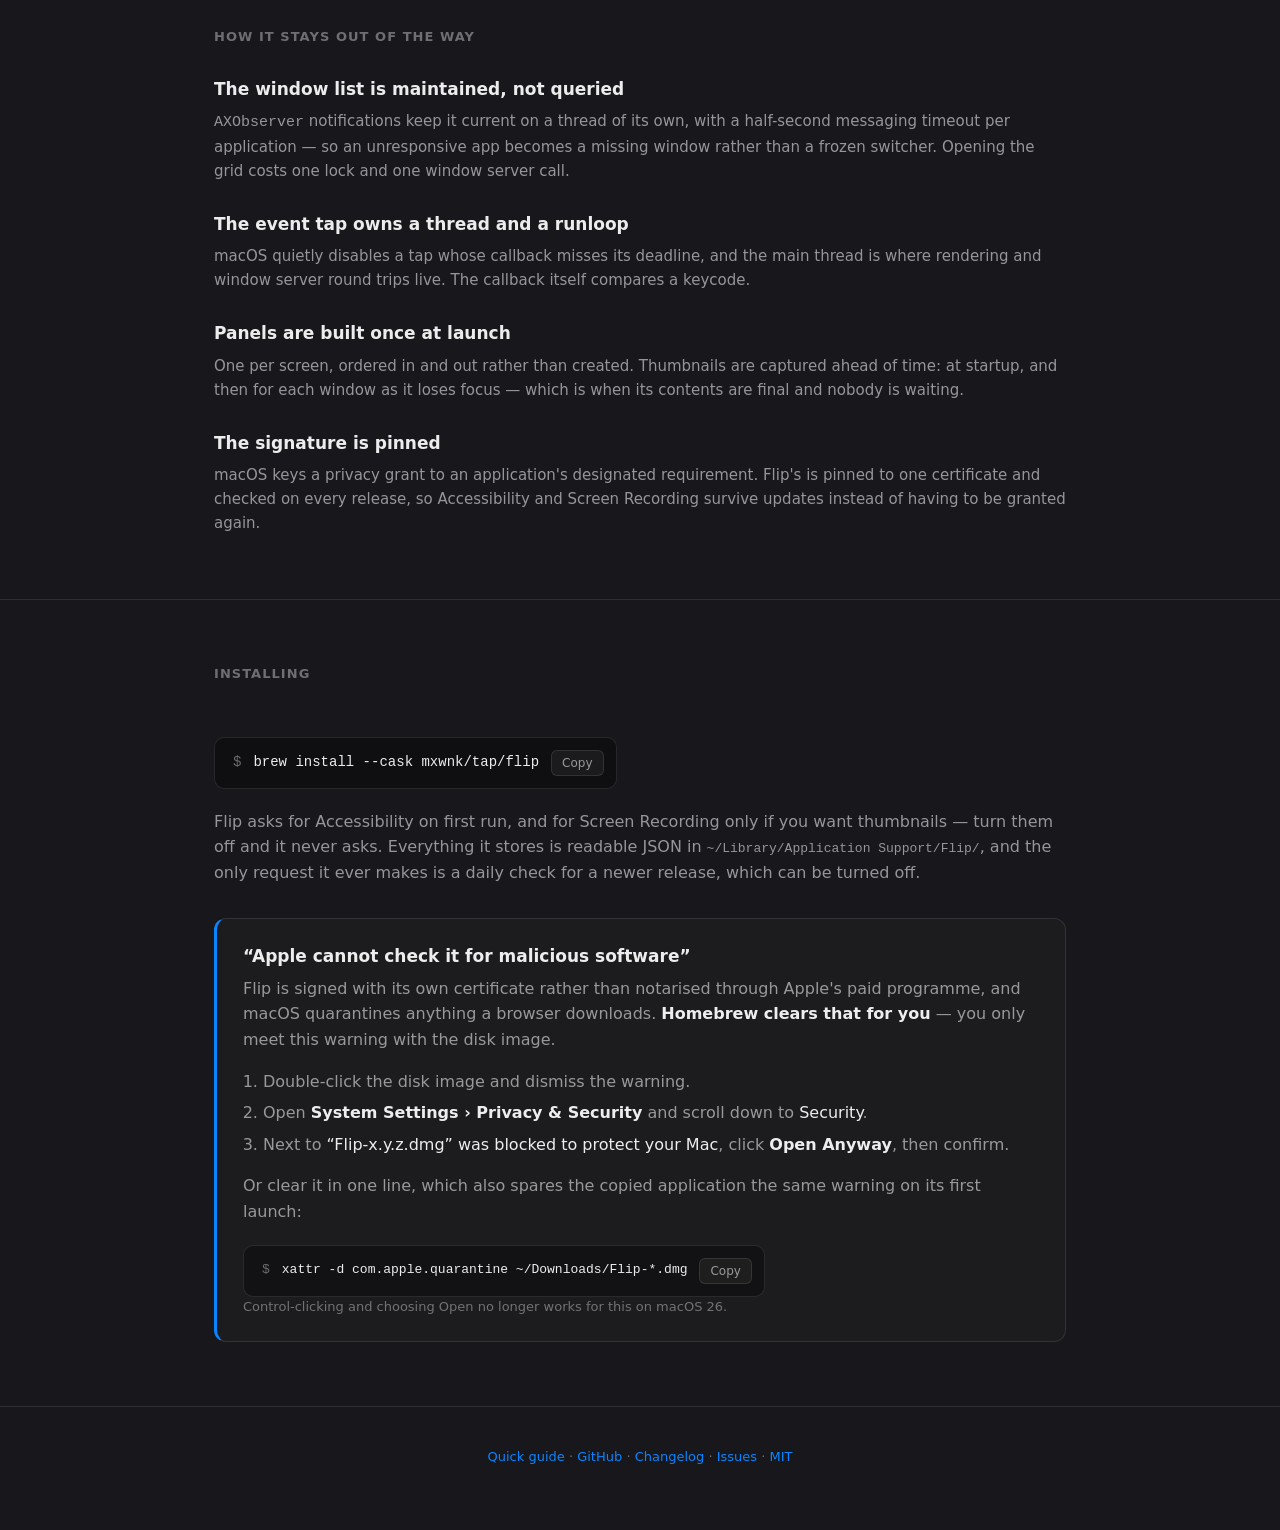
==== commit 48b7d9d2: "feat: seed a fresh install with one shortcut, not fourteen" ====
--- a/site/index.html
+++ b/site/index.html
@@ -86,8 +86,9 @@
       </div>
       <div class="card">
         <h3>One key per application</h3>
-        <p><kbd>⌥ S</kbd> for Spotify, <kbd>⌥ T</kbd> for the terminal. Press it
-          again to walk that application's windows.</p>
+        <p><kbd>⌥ F</kbd> reaches the Finder out of the box. Bind <kbd>⌥ S</kbd>
+          to Spotify, <kbd>⌥ T</kbd> to your terminal — press one again to walk
+          that application's windows.</p>
       </div>
       <div class="card">
         <h3>Moves windows too</h3>
@@ -122,7 +123,7 @@
     <table class="keys">
       <tr><td><kbd>⌥ Tab</kbd></td><td>every window on the current space, most recently used first</td></tr>
       <tr><td><kbd>⌘ Tab</kbd></td><td>the windows of whichever application is in front</td></tr>
-      <tr><td><kbd>⌥ S</kbd></td><td>jump straight to Spotify — one key per application, yours to choose</td></tr>
+      <tr><td><kbd>⌥ F</kbd></td><td>jump straight to the Finder — one key per application, the rest yours to choose</td></tr>
       <tr><td><kbd>⌥</kbd> then a key</td><td>narrow the open grid to that application</td></tr>
       <tr><td><kbd>←</kbd><kbd>→</kbd><kbd>↑</kbd><kbd>↓</kbd><kbd>esc</kbd></td><td>move the selection, or give up</td></tr>
       <tr><td>let go of <kbd>⌥</kbd></td><td>focus what is selected, out of the Dock if it was minimised</td></tr>
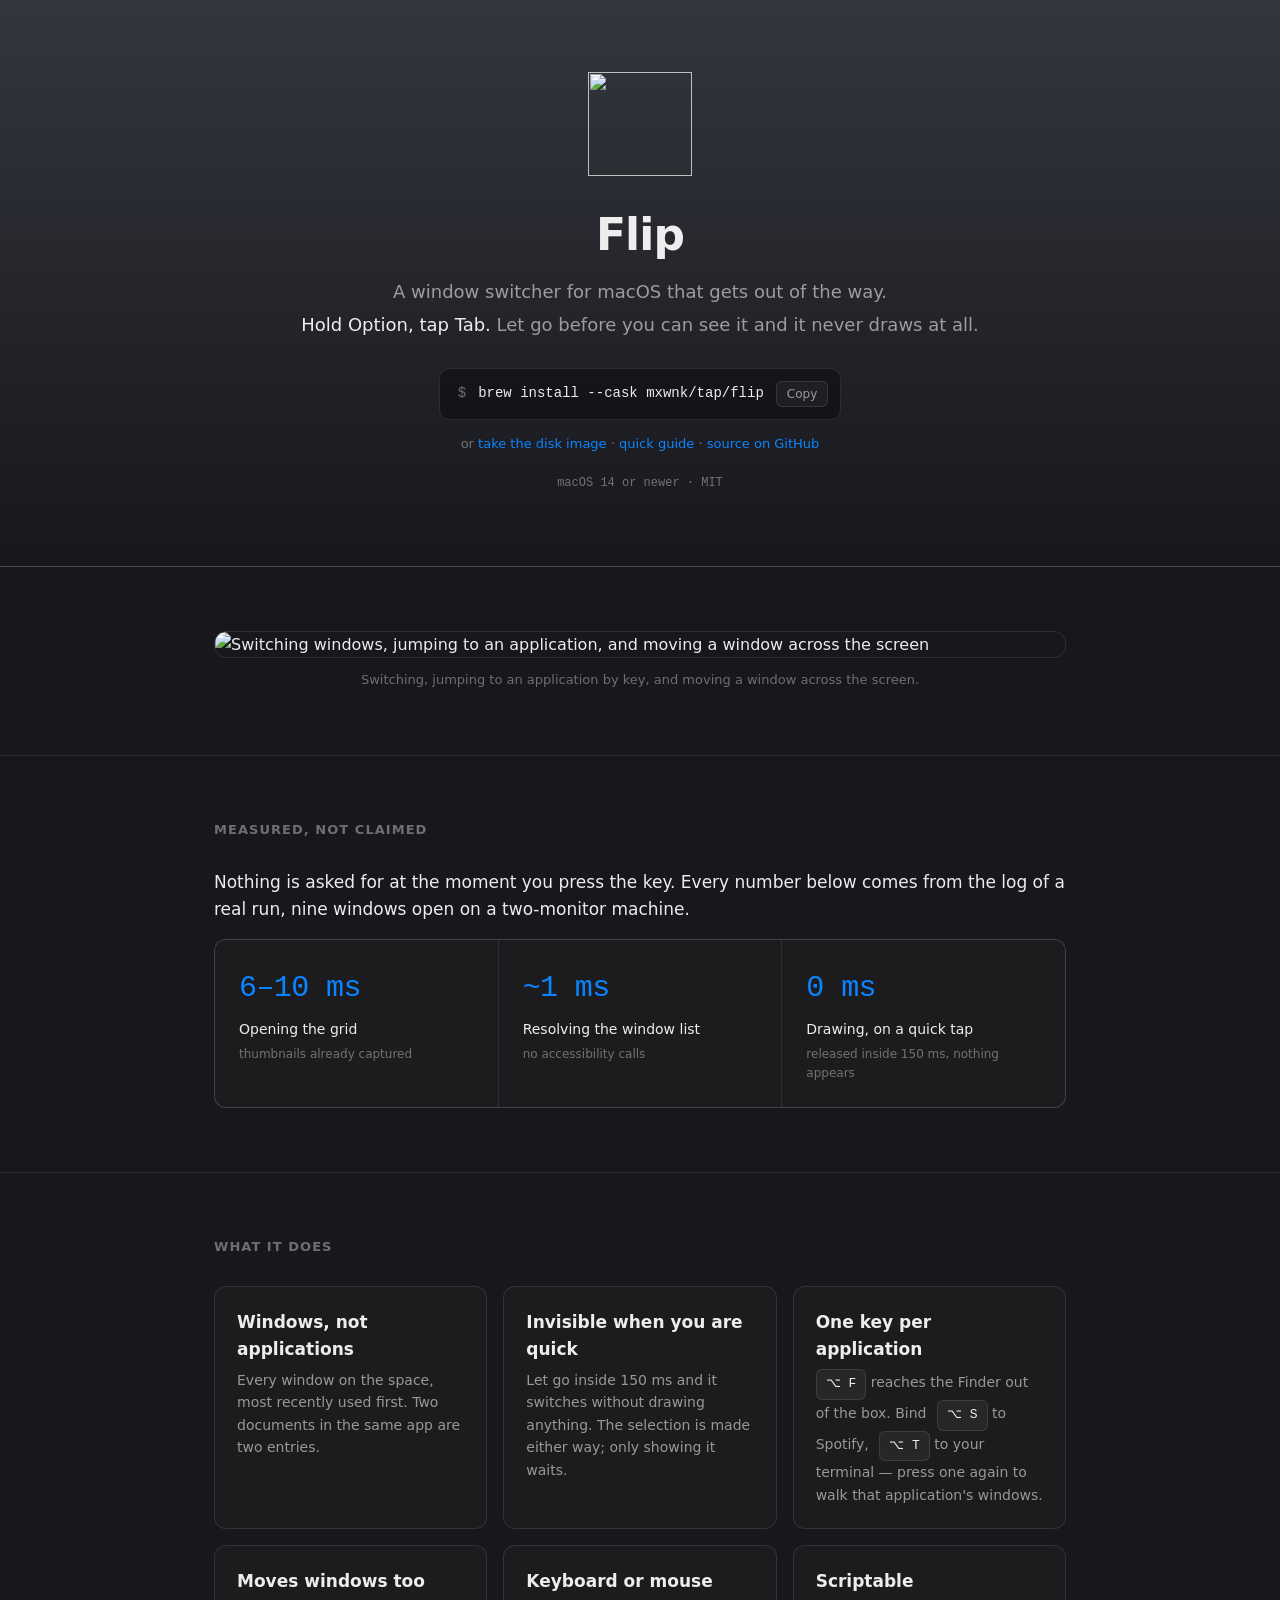
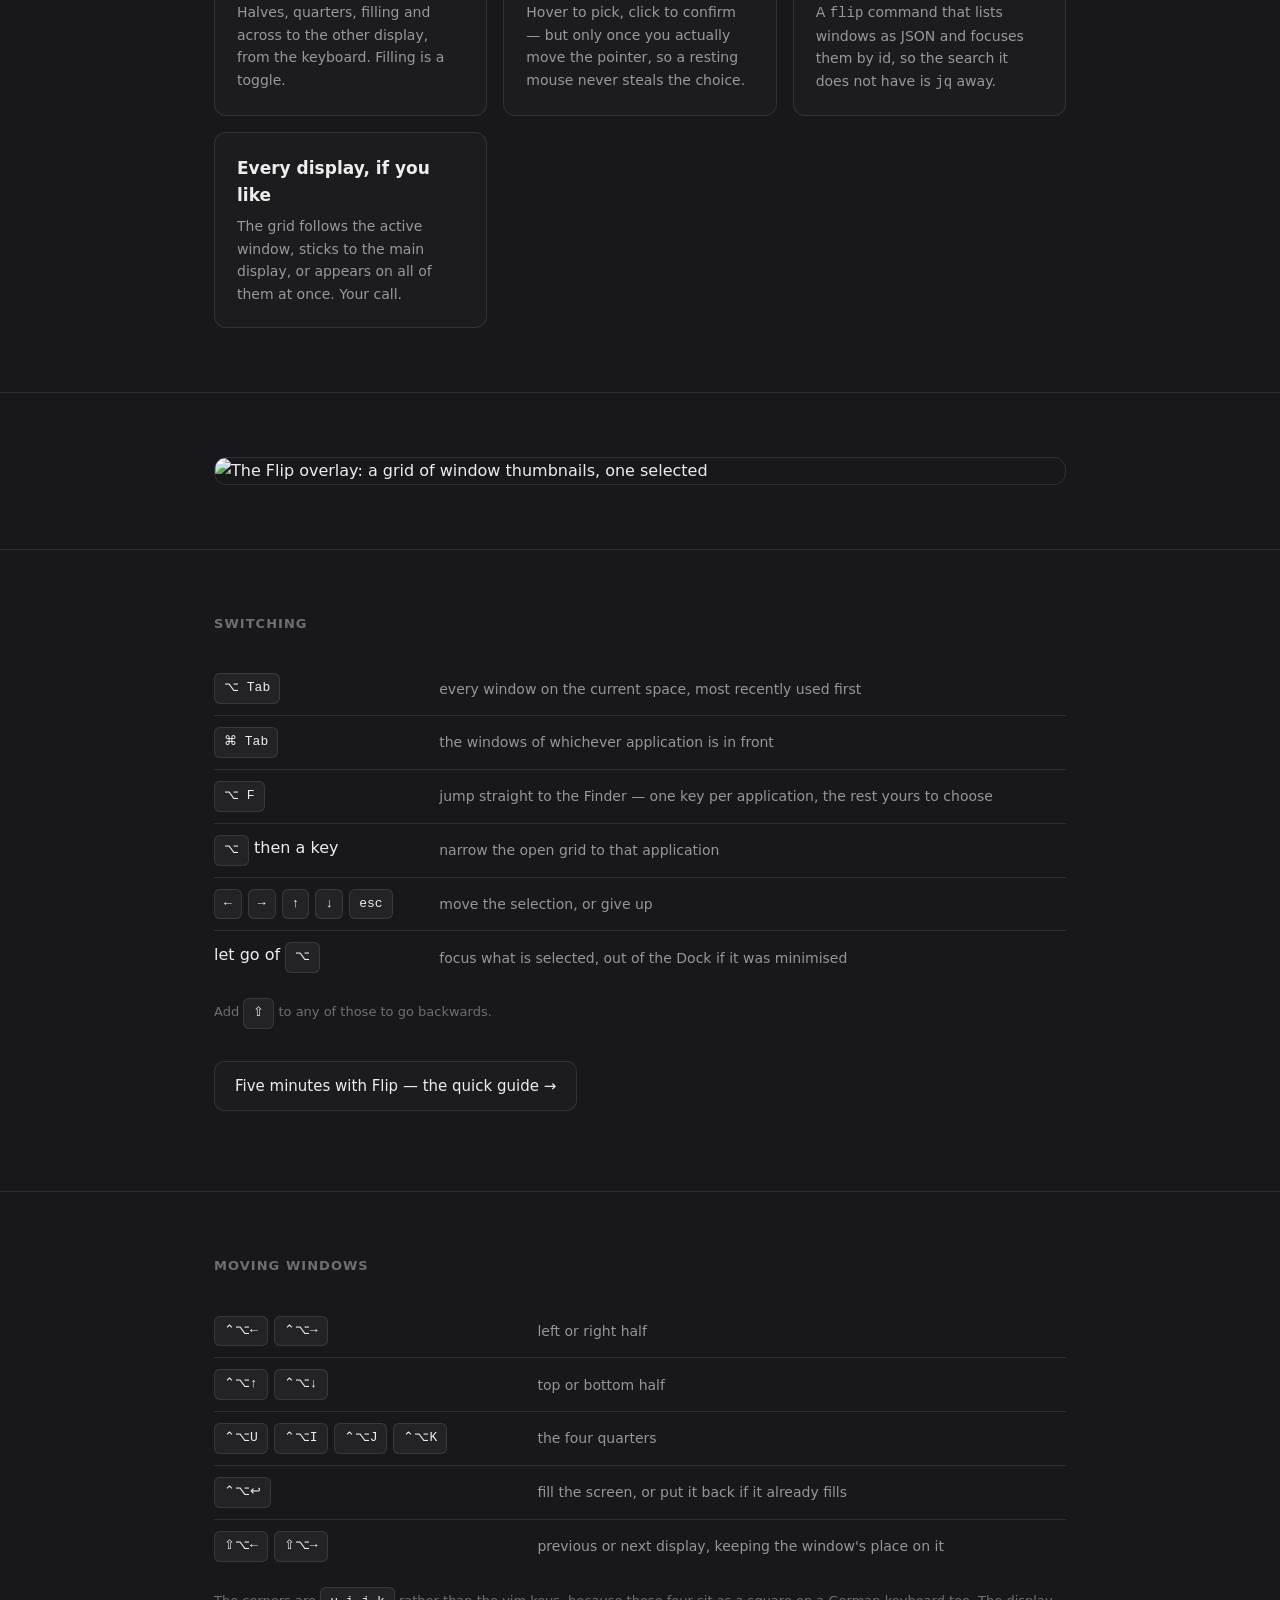
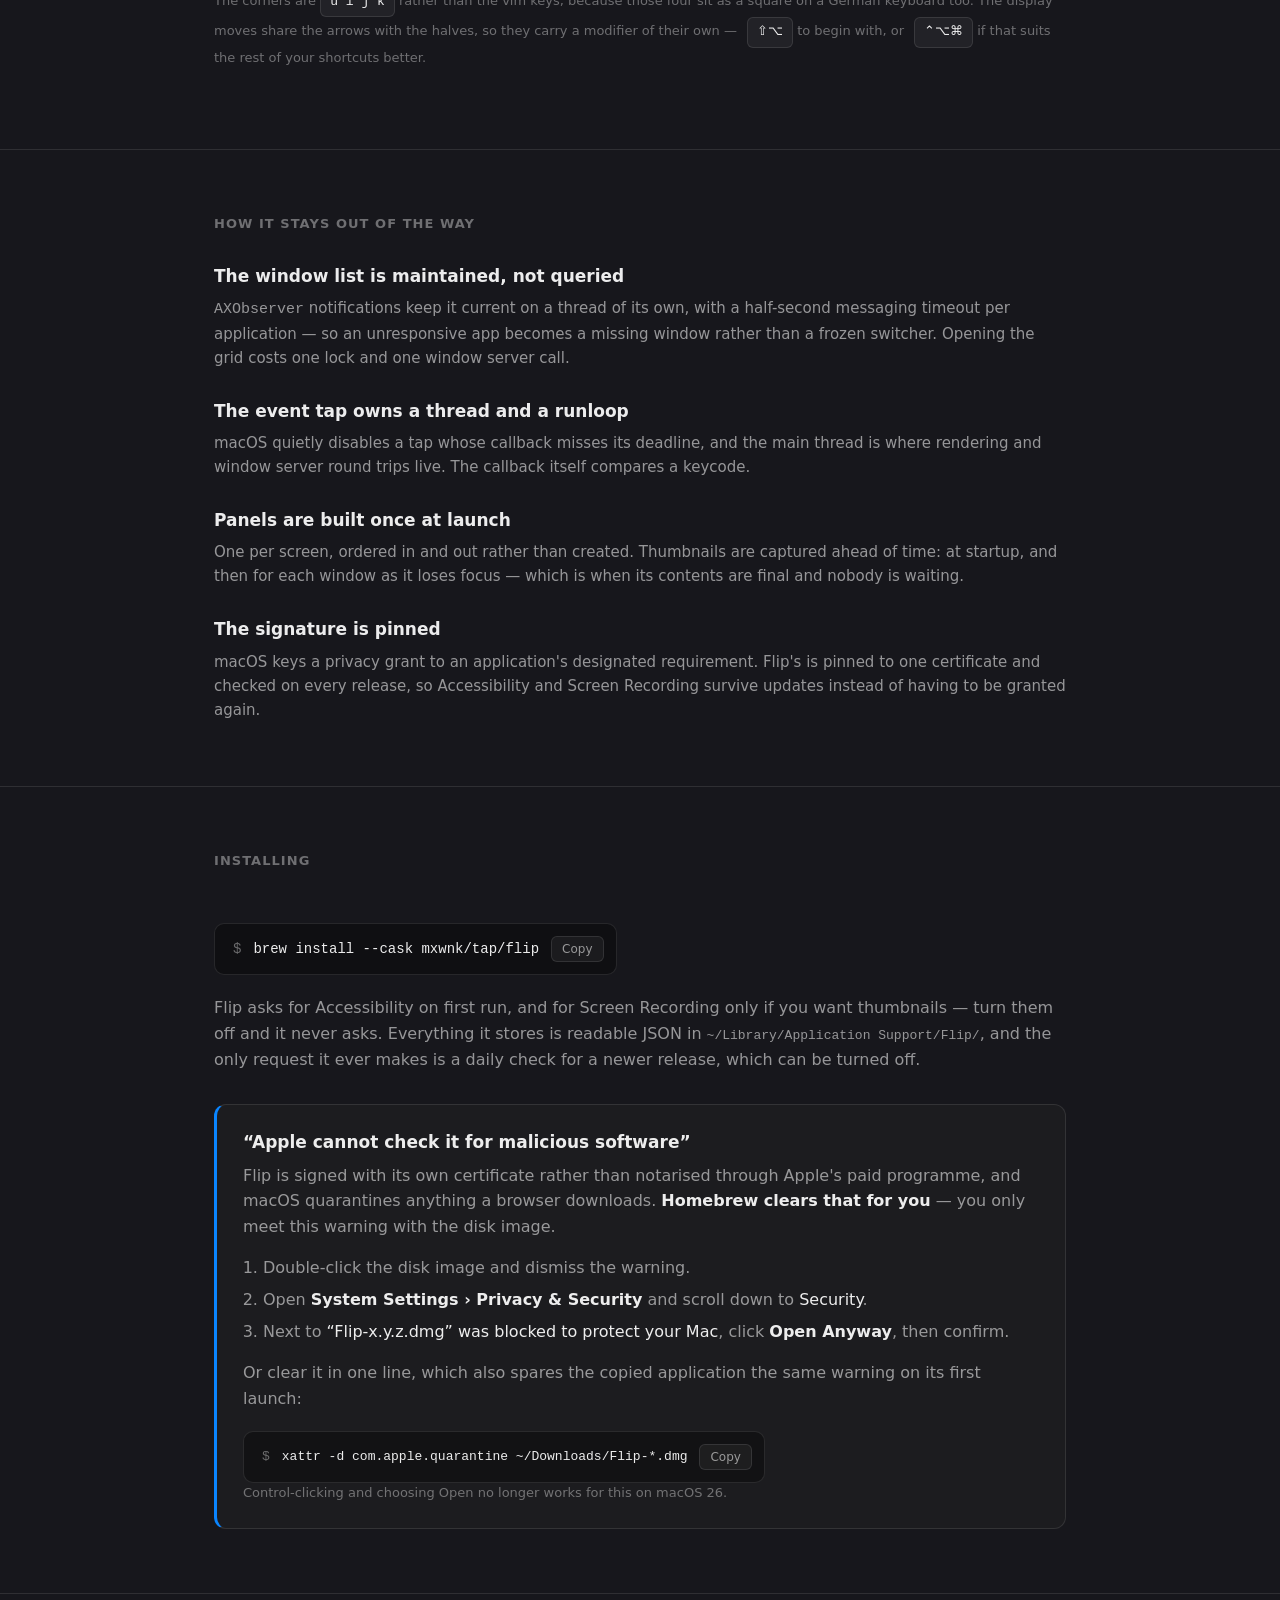
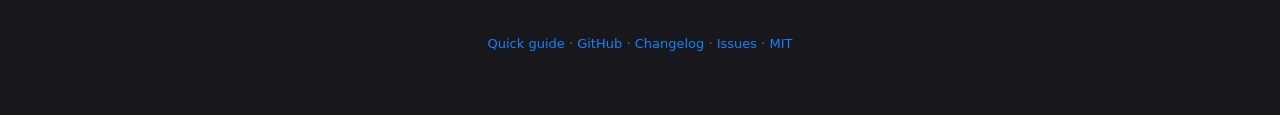
==== commit b91f67d5: "feat: drive Flip from the command line with flip(1)" ====
--- a/site/index.html
+++ b/site/index.html
@@ -99,6 +99,11 @@
         <h3>Keyboard or mouse</h3>
         <p>Hover to pick, click to confirm — but only once you actually move the
           pointer, so a resting mouse never steals the choice.</p>
+      </div>
+      <div class="card">
+        <h3>Scriptable</h3>
+        <p>A <code>flip</code> command that lists windows as JSON and focuses them
+          by id, so the search it does not have is <code>jq</code> away.</p>
       </div>
       <div class="card">
         <h3>Every display, if you like</h3>
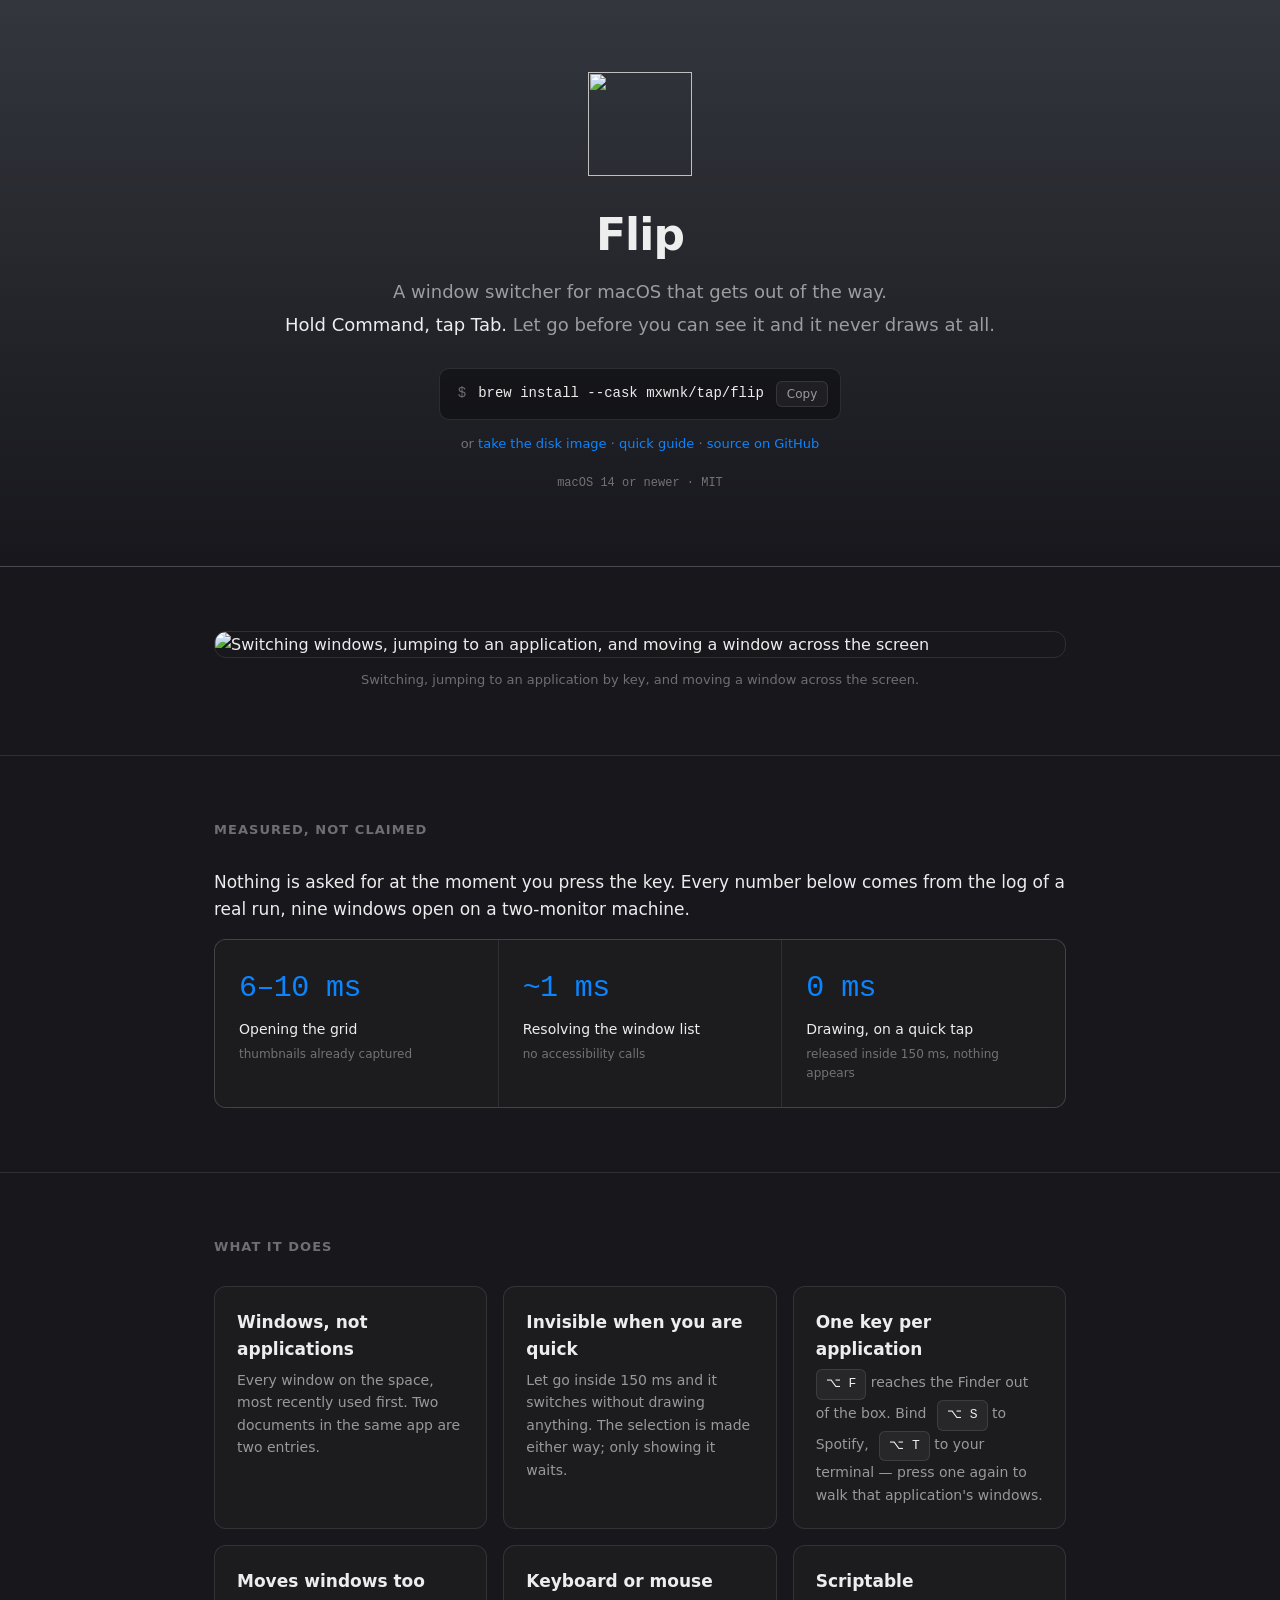
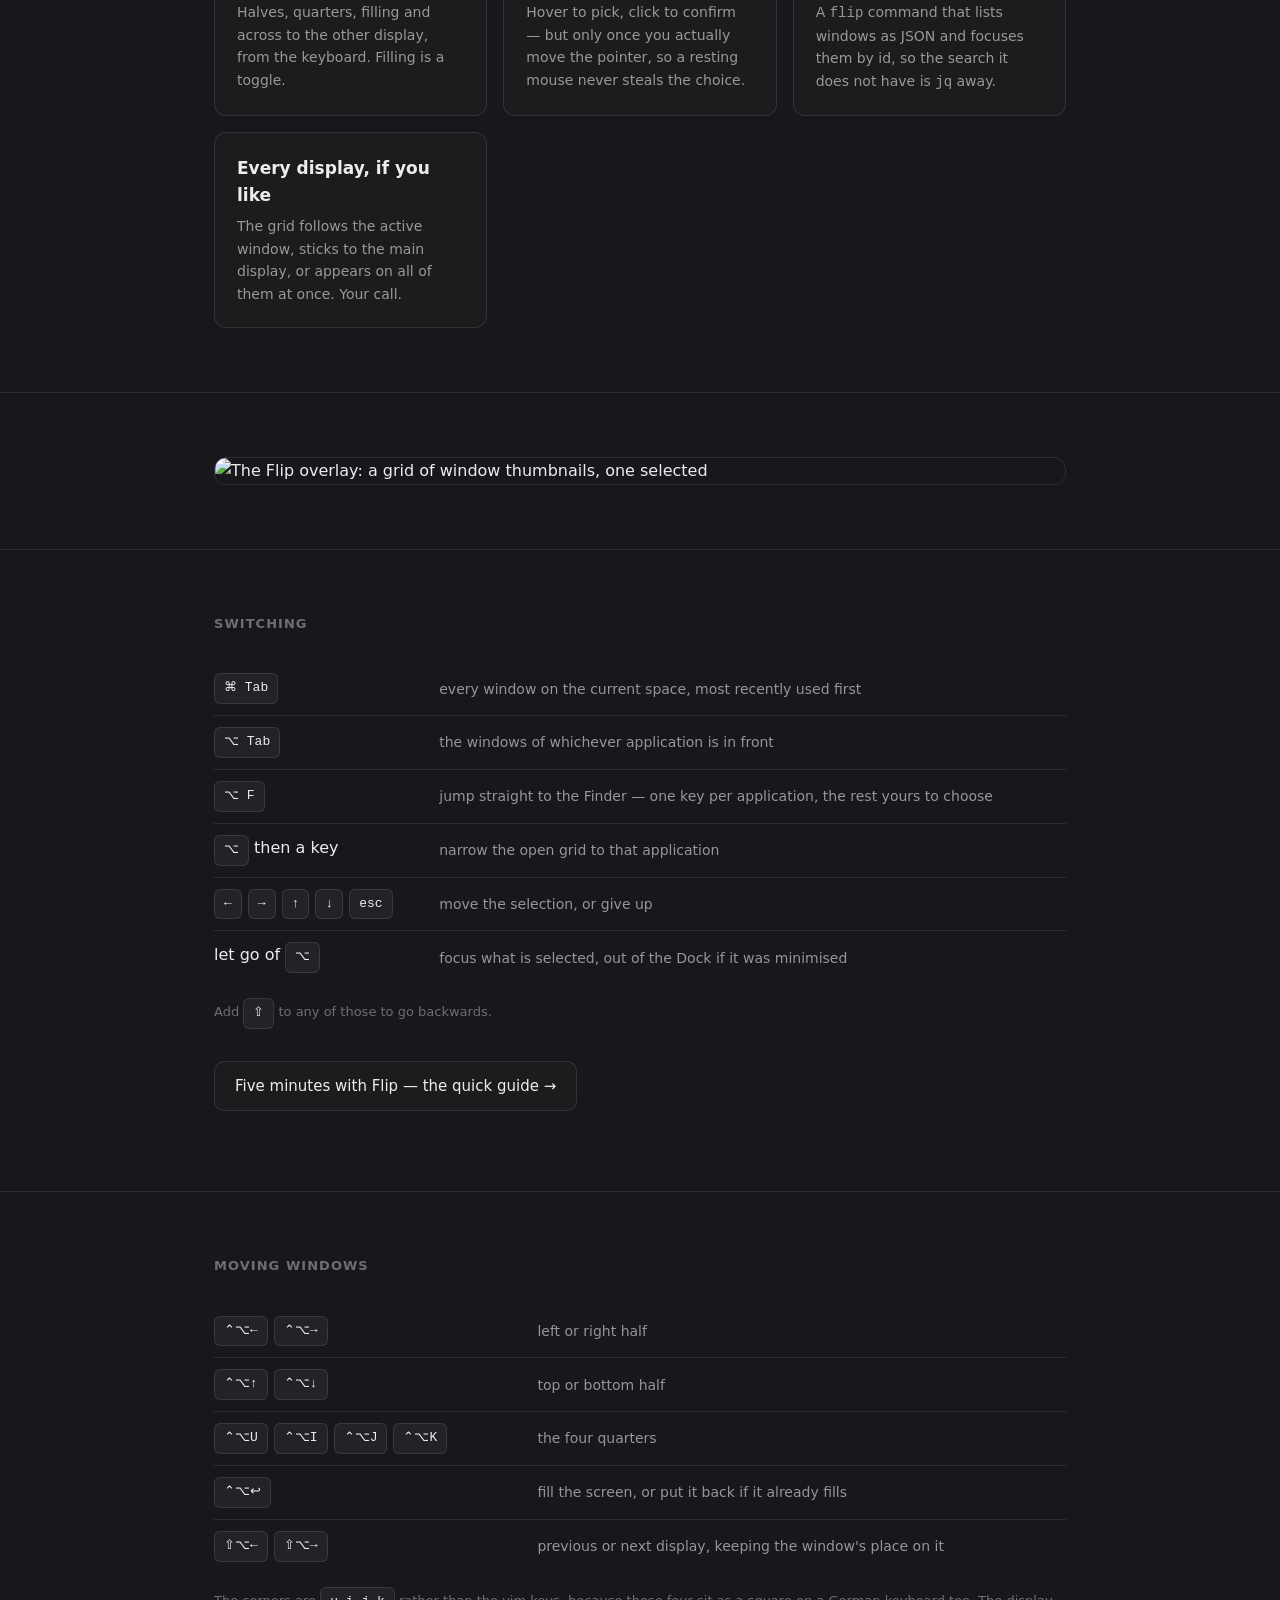
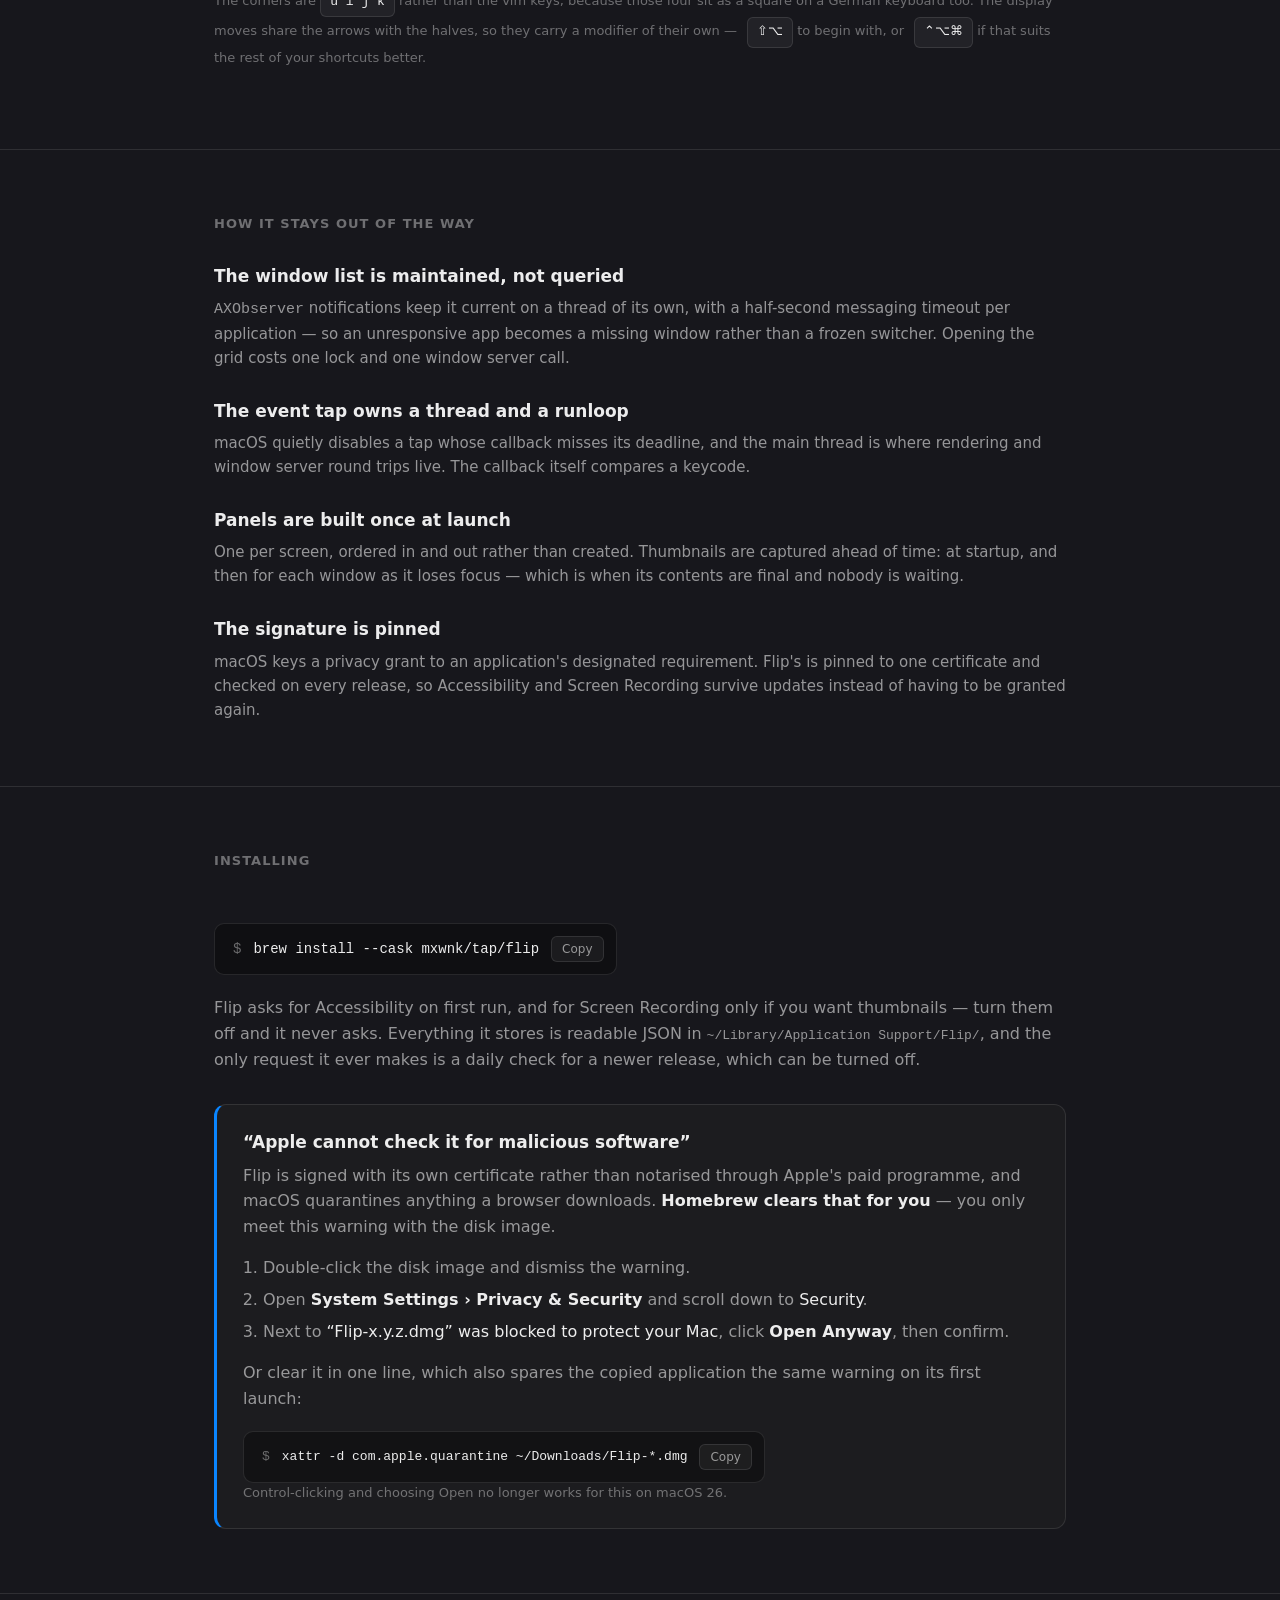
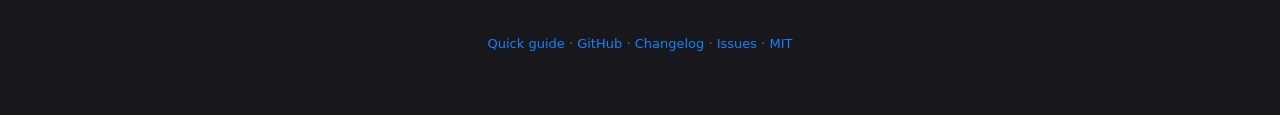
==== commit 0cc05140: "feat: put the switcher on Command-Tab and narrowing on Option-Tab" ====
--- a/site/index.html
+++ b/site/index.html
@@ -4,7 +4,7 @@
 <meta charset="utf-8">
 <meta name="viewport" content="width=device-width, initial-scale=1">
 <title>Flip — a window switcher for macOS that gets out of the way</title>
-<meta name="description" content="Hold Option, tap Tab. Let go before you can see it and it never draws at all. A fast, native window switcher for macOS.">
+<meta name="description" content="Hold Command, tap Tab. Let go before you can see it and it never draws at all. A fast, native window switcher for macOS.">
 <meta property="og:title" content="Flip">
 <meta property="og:description" content="A window switcher for macOS that gets out of the way.">
 <meta property="og:image" content="https://mxwnk.github.io/flip/overlay.png">
@@ -19,7 +19,7 @@
     <img class="icon" src="icon.png" alt="">
     <h1>Flip</h1>
     <p class="tagline">A window switcher for macOS that gets out of the way.</p>
-    <p class="tagline"><strong>Hold Option, tap Tab.</strong> Let go before you can see it and it never draws at all.</p>
+    <p class="tagline"><strong>Hold Command, tap Tab.</strong> Let go before you can see it and it never draws at all.</p>
 
     <div class="install">
       <span class="prompt">$</span>
@@ -126,8 +126,8 @@
   <div class="wrap">
     <h2>Switching</h2>
     <table class="keys">
-      <tr><td><kbd>⌥ Tab</kbd></td><td>every window on the current space, most recently used first</td></tr>
-      <tr><td><kbd>⌘ Tab</kbd></td><td>the windows of whichever application is in front</td></tr>
+      <tr><td><kbd>⌘ Tab</kbd></td><td>every window on the current space, most recently used first</td></tr>
+      <tr><td><kbd>⌥ Tab</kbd></td><td>the windows of whichever application is in front</td></tr>
       <tr><td><kbd>⌥ F</kbd></td><td>jump straight to the Finder — one key per application, the rest yours to choose</td></tr>
       <tr><td><kbd>⌥</kbd> then a key</td><td>narrow the open grid to that application</td></tr>
       <tr><td><kbd>←</kbd><kbd>→</kbd><kbd>↑</kbd><kbd>↓</kbd><kbd>esc</kbd></td><td>move the selection, or give up</td></tr>
